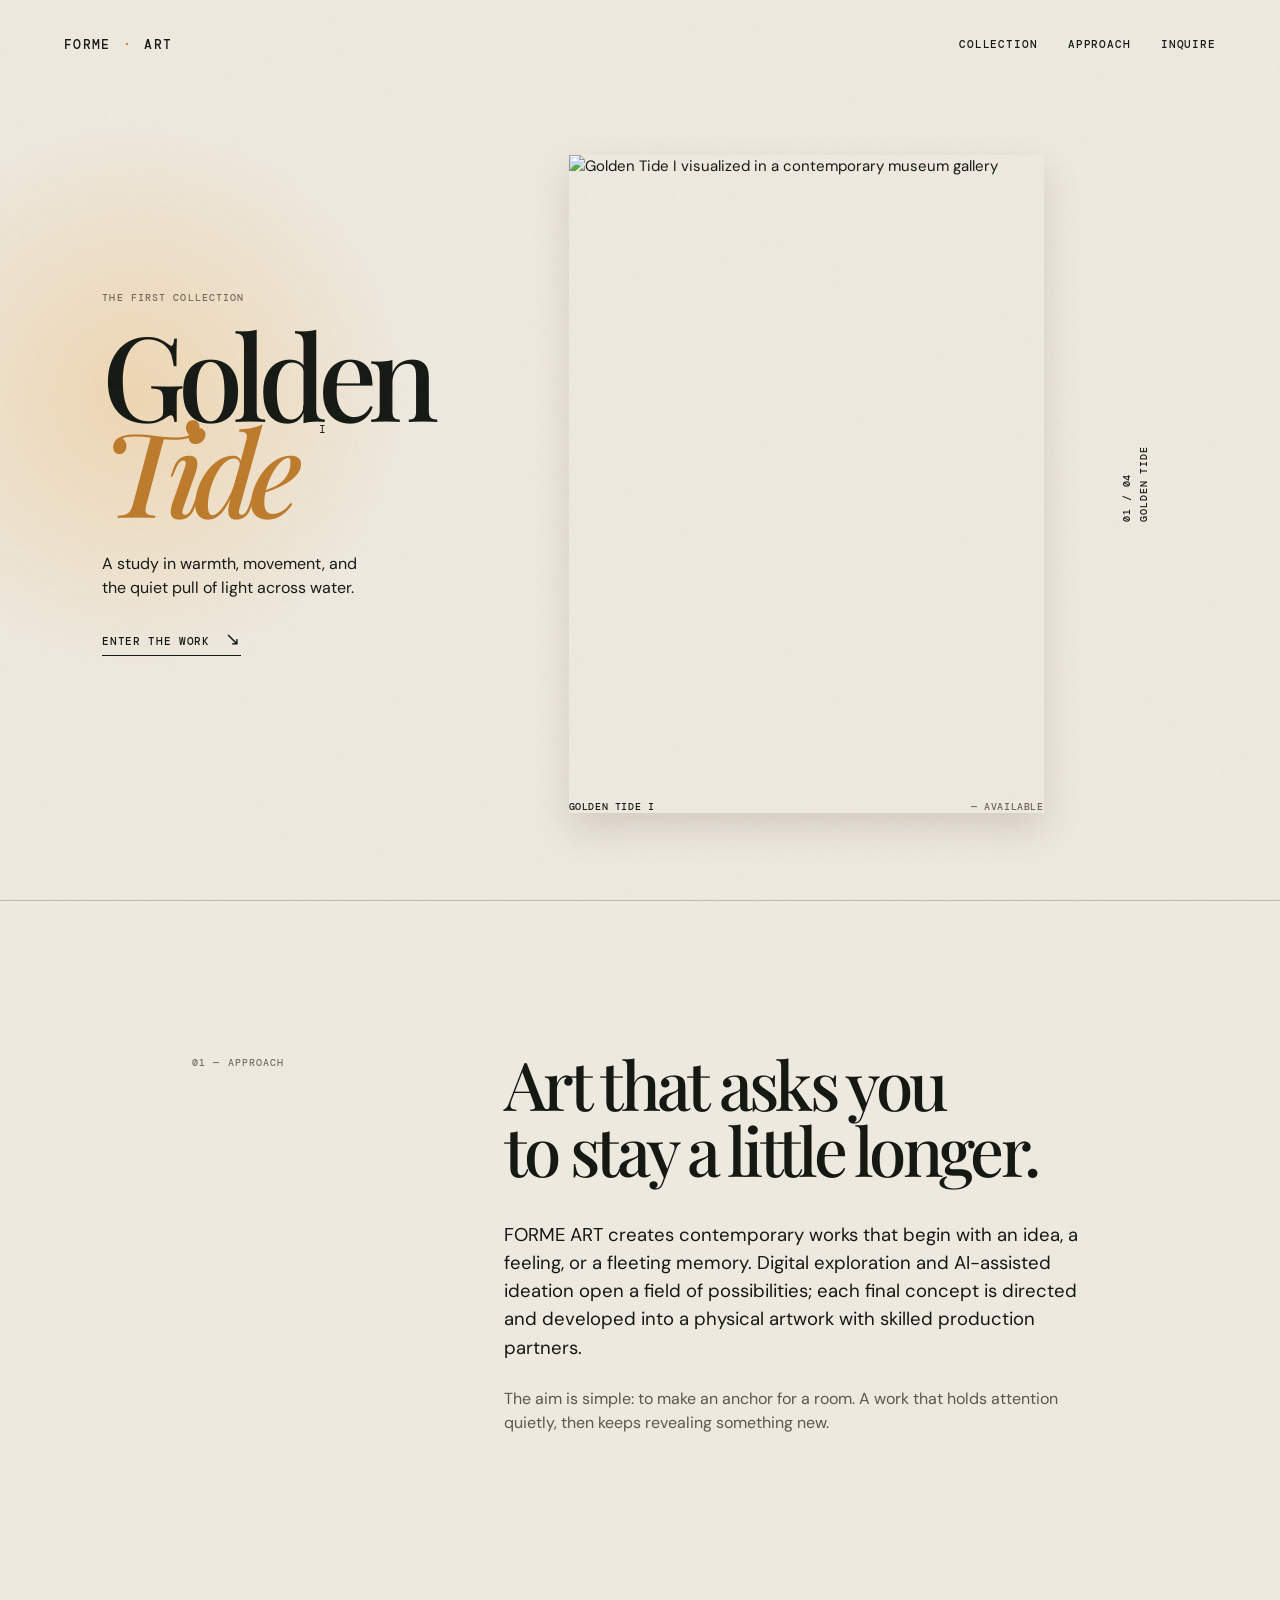
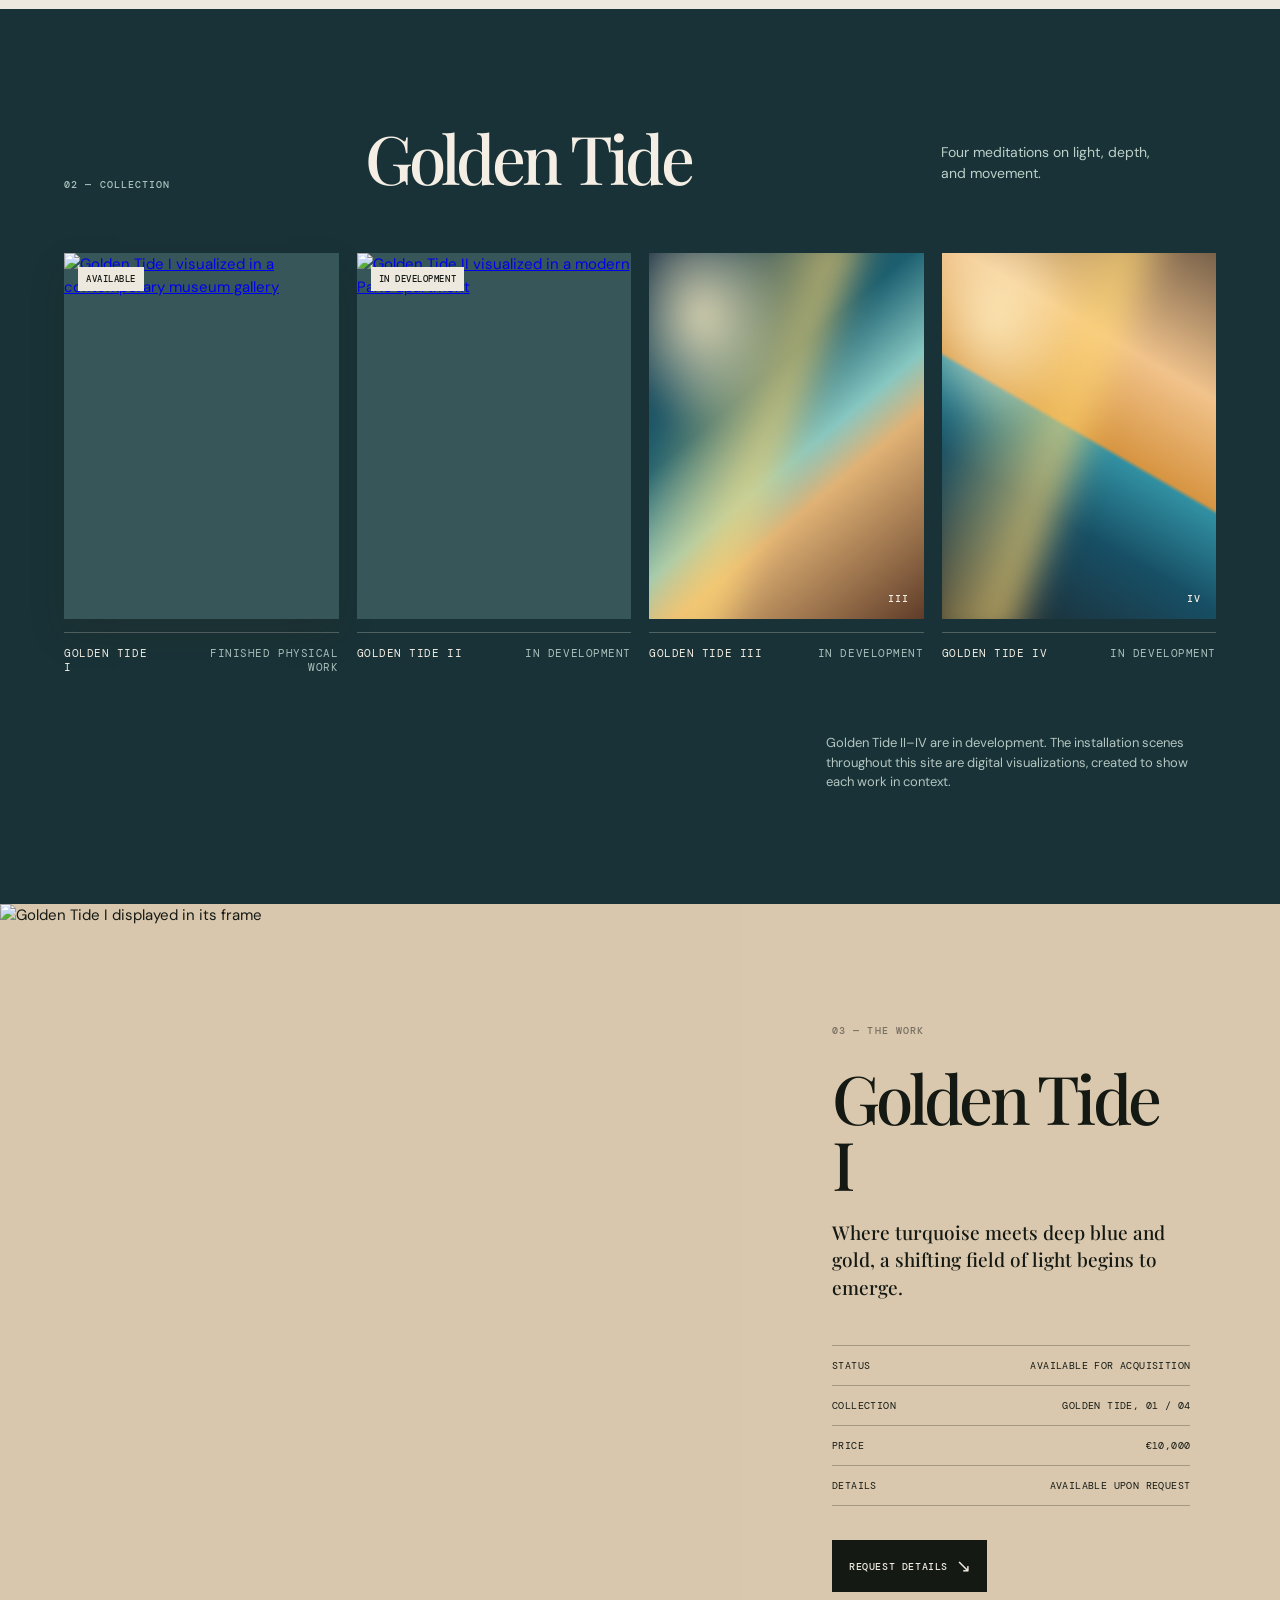
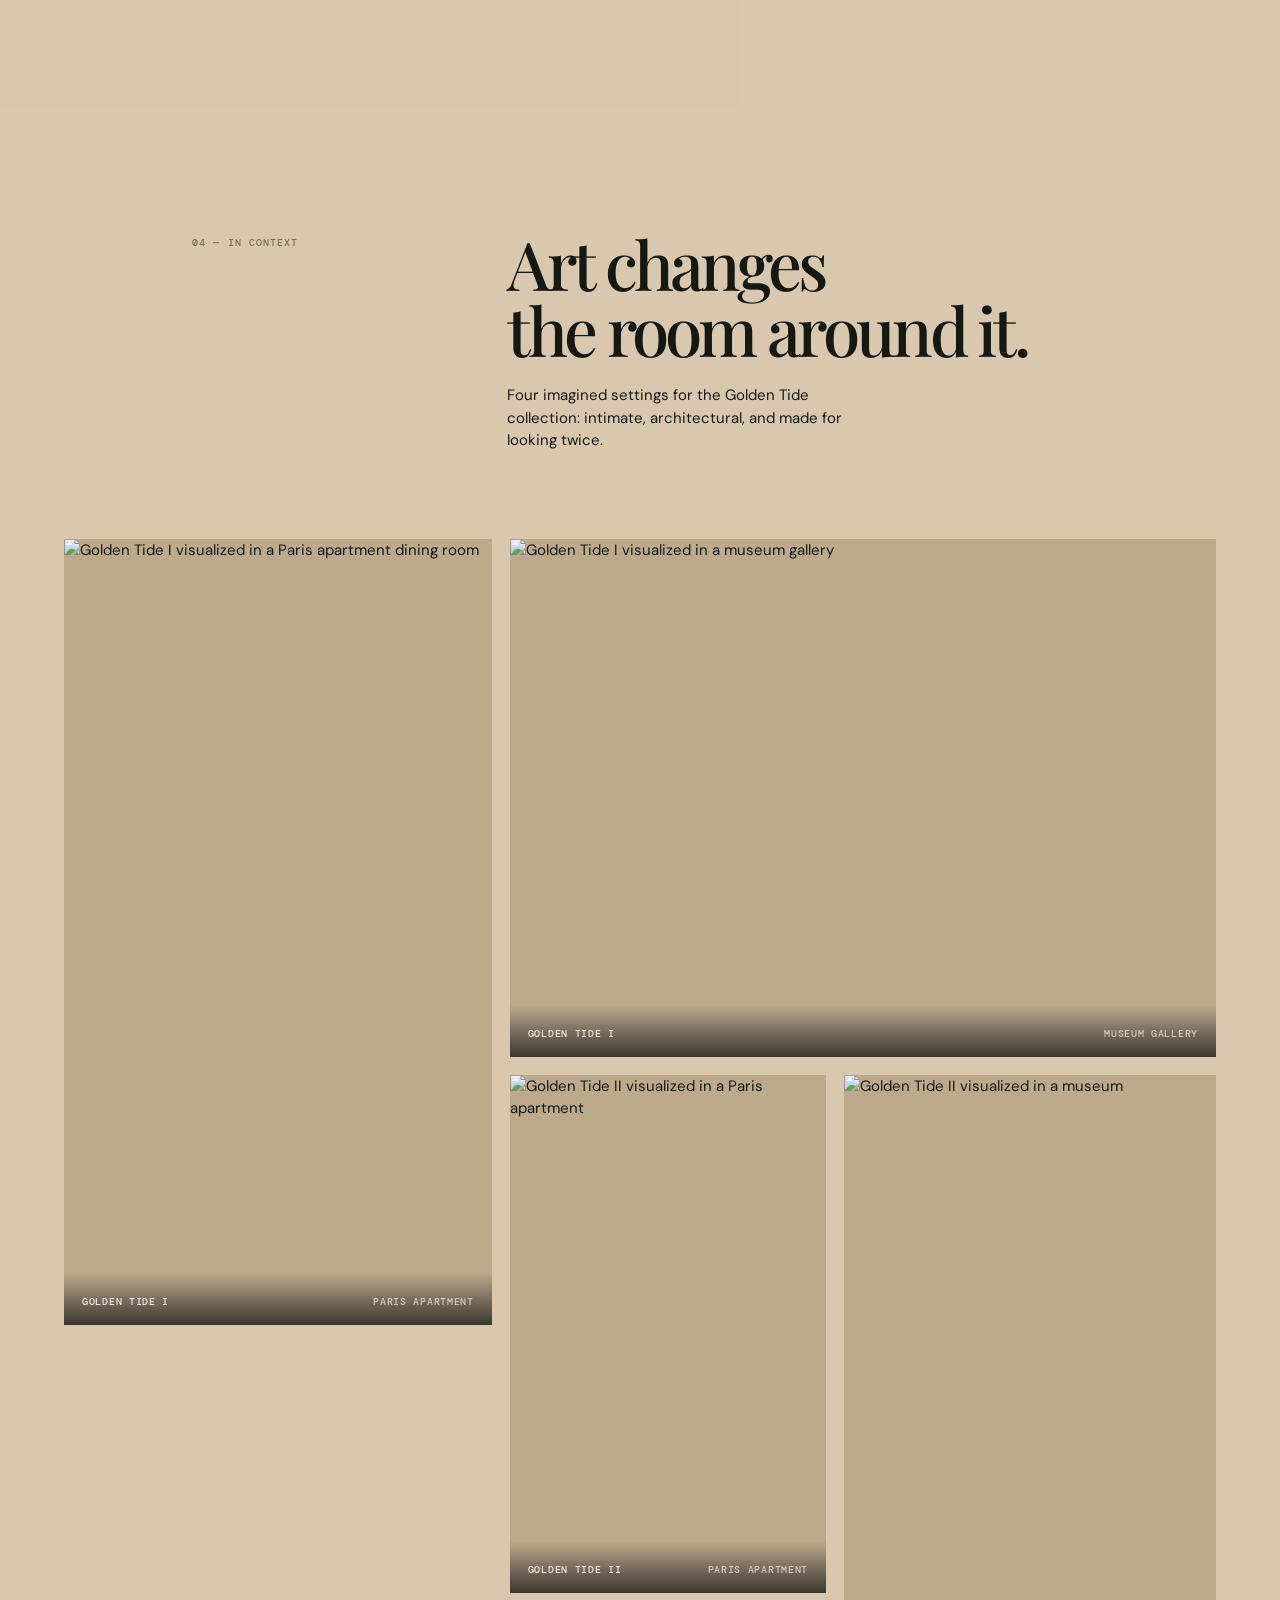
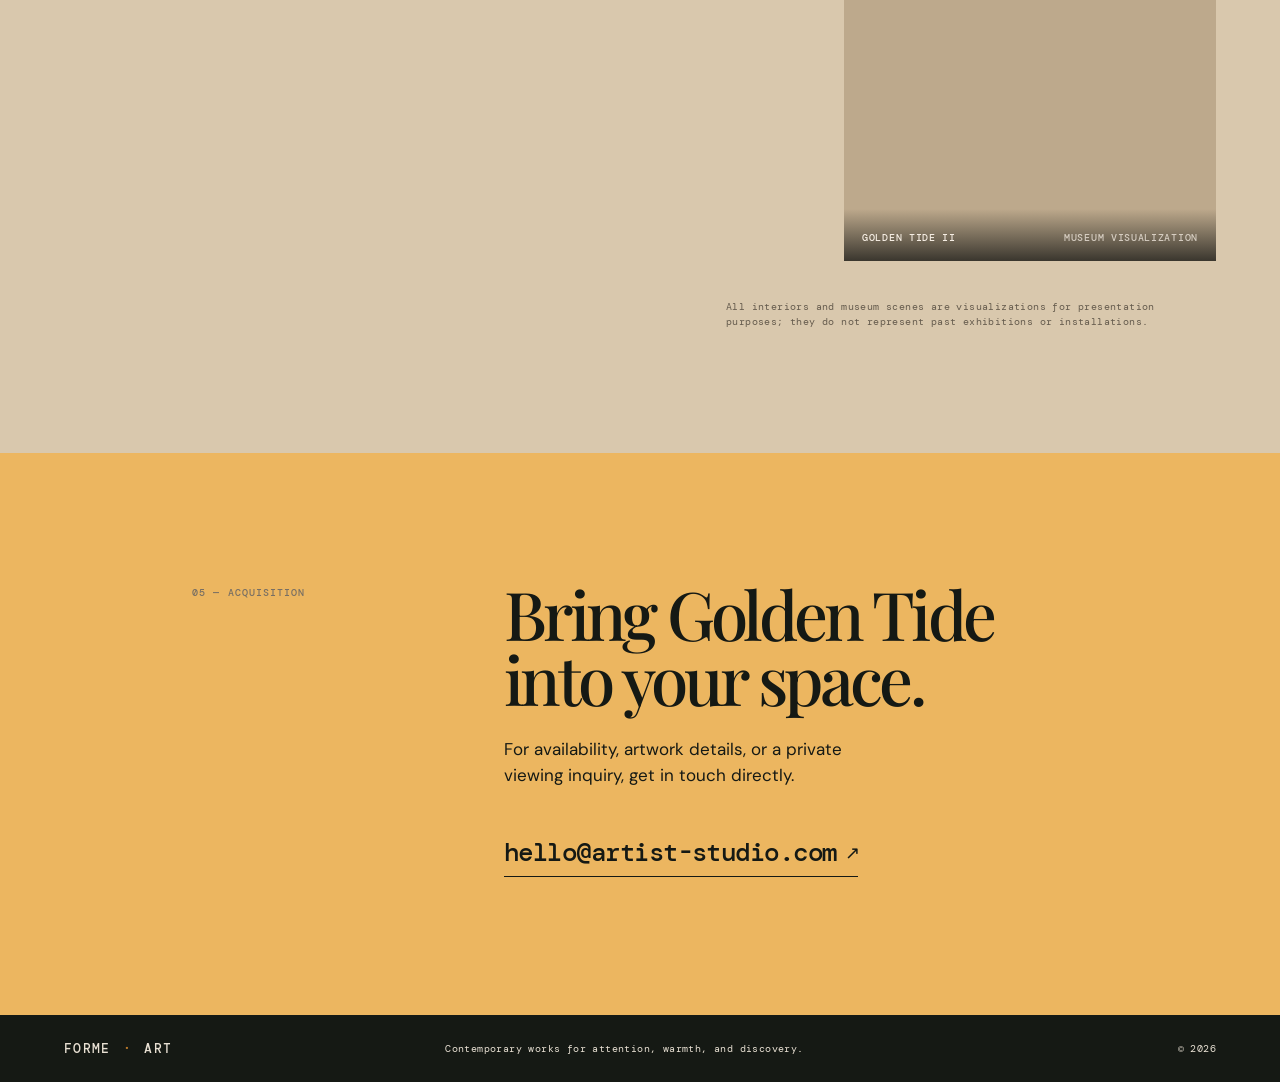
==== index.html @ 28bcd657 "Add files via upload" ====
<!doctype html>
<html lang="en">
  <head>
    <meta charset="UTF-8" />
    <meta name="viewport" content="width=device-width, initial-scale=1.0" />
    <meta name="description" content="FORME ART — contemporary works that invite a second look." />
    <title>FORME ART — Golden Tide I</title>
    <link rel="preconnect" href="https://fonts.googleapis.com" />
    <link rel="preconnect" href="https://fonts.gstatic.com" crossorigin />
    <link href="https://fonts.googleapis.com/css2?family=DM+Mono:wght@400;500&family=DM+Sans:opsz,wght@9..40,400;9..40,500;9..40,600&family=Playfair+Display:ital,wght@0,500;0,600;1,500&display=swap" rel="stylesheet" />
    <link rel="stylesheet" href="styles.css" />
  </head>
  <body>
    <div class="page-noise"></div>
    <header class="site-header">
      <a class="wordmark" href="#top" aria-label="FORME ART home">FORME <span>·</span> ART</a>
      <button class="menu-toggle" aria-expanded="false" aria-controls="site-nav">Menu</button>
      <nav id="site-nav" class="site-nav" aria-label="Main navigation">
        <a href="#work">Collection</a>
        <a href="#about">Approach</a>
        <a href="#inquire">Inquire</a>
      </nav>
    </header>

    <main id="top">
      <section class="hero" aria-labelledby="hero-title">
        <div class="hero-copy reveal">
          <p class="eyebrow">The first collection</p>
          <h1 id="hero-title">Golden<br /><em>Tide</em> <sup>I</sup></h1>
          <p class="hero-intro">A study in warmth, movement, and the quiet pull of light across water.</p>
          <a class="text-link" href="golden-tide-i.html">Enter the work <span>↘</span></a>
        </div>
        <figure class="hero-art reveal art-frame">
          <img src="assets/golden-tide-i-museum-gallery.png" alt="Golden Tide I visualized in a contemporary museum gallery" />
          <figcaption>Golden Tide I <span>— available</span></figcaption>
        </figure>
        <p class="hero-side-note">01 / 04<br />GOLDEN TIDE</p>
      </section>

      <section id="about" class="manifesto section-grid">
        <p class="section-label">01 — Approach</p>
        <div class="manifesto-copy reveal">
          <h2>Art that asks you<br />to stay a little longer.</h2>
          <p>FORME ART creates contemporary works that begin with an idea, a feeling, or a fleeting memory. Digital exploration and AI-assisted ideation open a field of possibilities; each final concept is directed and developed into a physical artwork with skilled production partners.</p>
          <p>The aim is simple: to make an anchor for a room. A work that holds attention quietly, then keeps revealing something new.</p>
        </div>
      </section>

      <section id="work" class="collection">
        <div class="section-heading">
          <p class="section-label">02 — Collection</p>
          <h2>Golden Tide</h2>
          <p>Four meditations on light, depth, and movement.</p>
        </div>
        <div class="works-grid">
          <article class="work-card available reveal">
            <a href="golden-tide-i.html" class="work-image art-frame">
              <img src="assets/golden-tide-i-museum-gallery.png" alt="Golden Tide I visualized in a contemporary museum gallery" loading="lazy" />
              <span class="availability">Available</span>
            </a>
            <div class="work-meta"><h3>Golden Tide I</h3><p>Finished physical work</p></div>
          </article>
          <article class="work-card coming reveal">
            <a href="golden-tide-ii.html" class="work-image">
              <img src="assets/golden-tide-ii-paris-apartment.png" alt="Golden Tide II visualized in a modern Paris apartment" loading="lazy" />
              <span class="availability">In development</span>
            </a>
            <div class="work-meta"><h3>Golden Tide II</h3><p>In development</p></div>
          </article>
          <article class="work-card coming reveal">
            <div class="study study-two" aria-hidden="true"><span>III</span></div>
            <div class="work-meta"><h3>Golden Tide III</h3><p>In development</p></div>
          </article>
          <article class="work-card coming reveal">
            <div class="study study-three" aria-hidden="true"><span>IV</span></div>
            <div class="work-meta"><h3>Golden Tide IV</h3><p>In development</p></div>
          </article>
        </div>
        <p class="collection-note">Golden Tide II–IV are in development. The installation scenes throughout this site are digital visualizations, created to show each work in context.</p>
      </section>

      <section id="golden-tide-i" class="feature-work">
        <div class="feature-image-wrap reveal"><img src="assets/golden-tide-detail-03.jpeg" alt="Golden Tide I displayed in its frame" loading="lazy" /></div>
        <div class="feature-copy reveal">
          <p class="section-label">03 — The work</p>
          <h2>Golden Tide I</h2>
          <p class="feature-statement">Where turquoise meets deep blue and gold, a shifting field of light begins to emerge.</p>
          <dl>
            <div><dt>Status</dt><dd>Available for acquisition</dd></div>
            <div><dt>Collection</dt><dd>Golden Tide, 01 / 04</dd></div>
            <div><dt>Price</dt><dd>€10,000</dd></div>
            <div><dt>Details</dt><dd>Available upon request</dd></div>
          </dl>
          <a class="button" href="#inquire">Request details <span>↘</span></a>
        </div>
      </section>

      <section class="in-context" aria-labelledby="context-title">
        <div class="context-heading">
          <p class="section-label">04 — In context</p>
          <div><h2 id="context-title">Art changes<br />the room around it.</h2><p>Four imagined settings for the Golden Tide collection: intimate, architectural, and made for looking twice.</p></div>
        </div>
        <div class="context-grid">
          <figure class="context-card card-tall reveal"><img src="assets/golden-tide-i-paris-apartment.png" alt="Golden Tide I visualized in a Paris apartment dining room" loading="lazy" /><figcaption>Golden Tide I <span>Paris apartment</span></figcaption></figure>
          <figure class="context-card card-short reveal"><img src="assets/golden-tide-i-museum-gallery.png" alt="Golden Tide I visualized in a museum gallery" loading="lazy" /><figcaption>Golden Tide I <span>Museum gallery</span></figcaption></figure>
          <figure class="context-card card-short reveal"><img src="assets/golden-tide-ii-paris-apartment.png" alt="Golden Tide II visualized in a Paris apartment" loading="lazy" /><figcaption>Golden Tide II <span>Paris apartment</span></figcaption></figure>
          <figure class="context-card card-tall reveal"><img src="assets/golden-tide-ii-museum-installation.png" alt="Golden Tide II visualized in a museum" loading="lazy" /><figcaption>Golden Tide II <span>Museum visualization</span></figcaption></figure>
        </div>
        <p class="visual-note">All interiors and museum scenes are visualizations for presentation purposes; they do not represent past exhibitions or installations.</p>
      </section>

      <section id="inquire" class="inquiry">
        <p class="section-label">05 — Acquisition</p>
        <div class="inquiry-main reveal">
          <h2>Bring Golden Tide<br />into your space.</h2>
          <p>For availability, artwork details, or a private viewing inquiry, get in touch directly.</p>
          <!-- Replace the email address below before publishing. -->
          <a class="inquiry-email" href="mailto:hello@artist-studio.com?subject=Golden%20Tide%20I%20Inquiry">hello@artist-studio.com <span>↗</span></a>
        </div>
      </section>
    </main>

    <footer>
      <a class="wordmark" href="#top">FORME <span>·</span> ART</a>
      <p>Contemporary works for attention, warmth, and discovery.</p>
      <p>© <span id="year"></span></p>
    </footer>
    <script src="script.js"></script>
  </body>
</html>
---- styles.css ----
:root { --ink:#151914; --paper:#eee9df; --sand:#d8c7ad; --aqua:#69b6bc; --gold:#bd7b2b; --line:rgba(21,25,20,.22); }
* { box-sizing:border-box; } html { scroll-behavior:smooth; } body { margin:0; color:var(--ink); background:var(--paper); font-family:"DM Sans",sans-serif; font-size:15px; line-height:1.5; } .page-noise { position:fixed; inset:0; z-index:10; opacity:.04; pointer-events:none; background-image:url("data:image/svg+xml,%3Csvg viewBox='0 0 180 180' xmlns='http://www.w3.org/2000/svg'%3E%3Cfilter id='n'%3E%3CfeTurbulence type='fractalNoise' baseFrequency='.9' numOctaves='4' stitchTiles='stitch'/%3E%3C/filter%3E%3Crect width='100%25' height='100%25' filter='url(%23n)' opacity='.7'/%3E%3C/svg%3E"); }
.site-header { height:88px; padding:0 clamp(24px,5vw,78px); display:flex; align-items:center; justify-content:space-between; position:absolute; top:0; width:100%; z-index:2; } .wordmark { font:500 13px/1 "DM Mono",monospace; letter-spacing:.1em; text-decoration:none; color:inherit; } .wordmark span { color:var(--gold); margin:0 3px; } .site-nav { display:flex; gap:30px; } .site-nav a,.menu-toggle { color:inherit; text-decoration:none; font:500 11px "DM Mono",monospace; letter-spacing:.08em; text-transform:uppercase; background:none; border:0; cursor:pointer; } .site-nav a:hover { color:var(--gold); } .menu-toggle { display:none; }
.hero { min-height:100vh; padding:130px clamp(24px,8vw,130px) 62px; display:grid; grid-template-columns:1fr minmax(300px,475px) 70px; gap:clamp(25px,5vw,80px); align-items:center; position:relative; overflow:hidden; } .hero:before { content:""; width:45vw; height:45vw; max-width:690px; max-height:690px; border-radius:50%; position:absolute; left:-12vw; top:12%; background:radial-gradient(circle,rgba(239,178,91,.34),transparent 67%); filter:blur(4px); } .hero-copy { position:relative; z-index:1; padding-bottom:25px; } .eyebrow,.section-label { font:500 10px/1.3 "DM Mono",monospace; text-transform:uppercase; letter-spacing:.11em; } .eyebrow { margin:0 0 22px; color:#756b5d; } h1,h2,h3,p { margin-top:0; } h1 { font:500 clamp(68px,9.2vw,142px)/.81 "Playfair Display",serif; letter-spacing:-.075em; margin:0 0 35px; } h1 em { color:var(--gold); } h1 sup { font:400 11px "DM Mono",monospace; letter-spacing:0; vertical-align:top; margin-left:6px; } .hero-intro { max-width:270px; margin-bottom:27px; font-size:16px; line-height:1.5; } .text-link { color:inherit; font:500 11px "DM Mono",monospace; letter-spacing:.06em; text-decoration:none; text-transform:uppercase; border-bottom:1px solid var(--ink); padding-bottom:7px; } .text-link span,.button span,.inquiry-email span { font-size:18px; padding-left:8px; } .hero-art { margin:0; position:relative; z-index:1; } .art-frame { box-shadow:0 16px 35px rgba(56,38,14,.14); } .hero-art img { display:block; width:100%; aspect-ratio:3/4; object-fit:cover; } .hero-art figcaption { padding-top:11px; display:flex; justify-content:space-between; text-transform:uppercase; font:500 10px "DM Mono",monospace; letter-spacing:.06em; } .hero-art figcaption span { color:#6d6459; } .hero-side-note { font:500 10px/1.7 "DM Mono",monospace; letter-spacing:.09em; writing-mode:vertical-rl; transform:rotate(180deg); align-self:center; }
.section-grid { display:grid; grid-template-columns:minmax(140px,1fr) 2fr; gap:20px; padding:150px clamp(24px,15vw,240px) 158px; border-top:1px solid var(--line); } .section-label { margin:5px 0 0; color:#786f63; } .manifesto-copy { max-width:695px; } h2 { font:500 clamp(40px,5.25vw,75px)/.98 "Playfair Display",serif; letter-spacing:-.055em; margin-bottom:38px; } .manifesto-copy p { max-width:574px; font-size:clamp(17px,1.45vw,21px); line-height:1.52; } .manifesto-copy p + p { margin-top:25px; color:#57584f; font-size:16px; }
.collection { padding:116px clamp(24px,5vw,78px) 112px; background:#183237; color:#f4eee4; } .section-heading { display:grid; grid-template-columns:1fr 2fr 1fr; align-items:end; gap:25px; margin-bottom:62px; } .section-heading .section-label { color:#aac1bd; } .section-heading h2 { margin:0; } .section-heading > p:last-child { margin:0 0 7px; font-size:14px; color:#bdd0c9; max-width:210px; } .works-grid { display:grid; grid-template-columns:repeat(4,1fr); gap:18px; } .work-card { min-width:0; } .work-image,.study { position:relative; display:block; aspect-ratio:3/4; overflow:hidden; background:#36565a; } .work-image img { width:100%; height:100%; object-fit:cover; display:block; transition:transform .7s ease; } .work-image:hover img { transform:scale(1.04); } .availability { position:absolute; top:14px; left:14px; padding:6px 8px; background:var(--paper); color:var(--ink); font:500 9px "DM Mono",monospace; text-transform:uppercase; letter-spacing:.06em; } .study { isolation:isolate; background:linear-gradient(145deg,#46888c 0%,#71b6b5 40%,#c79d55 41%,#d18c32 60%,#143d4c 100%); } .study:after { content:""; position:absolute; inset:-5%; z-index:-1; background:radial-gradient(ellipse at 22% 20%,rgba(255,239,194,.85),transparent 25%),linear-gradient(110deg,transparent 20%,rgba(255,215,114,.65) 47%,transparent 56%); filter:blur(13px); } .study-two { background:linear-gradient(140deg,#132c42,#1c5f70 37%,#87c7c1 55%,#e0b275 65%,#5f3c29); } .study-three { background:linear-gradient(30deg,#1e252a,#174f65 32%,#3190a2 50%,#d79542 51%,#f1c38c 72%,#78614a); } .study span { position:absolute; bottom:14px; right:15px; font:500 10px "DM Mono",monospace; letter-spacing:.08em; } .work-meta { display:flex; justify-content:space-between; gap:12px; padding-top:13px; border-top:1px solid rgba(244,238,228,.25); margin-top:13px; } .work-meta h3,.work-meta p { font:400 11px "DM Mono",monospace; letter-spacing:.05em; margin:0; text-transform:uppercase; } .work-meta p { color:#a9c0bc; text-align:right; } .collection-note { margin:59px 0 0 auto; max-width:390px; color:#b5c6c1; font-size:13px; }
.feature-work { display:grid; grid-template-columns:1.16fr .84fr; min-height:720px; } .feature-image-wrap { background:#d8c7ad; min-height:650px; overflow:hidden; } .feature-image-wrap img { display:block; width:100%; height:100%; object-fit:cover; } .feature-copy { padding:clamp(62px,9vw,140px) clamp(28px,7vw,115px); background:#d9c8ad; } .feature-copy h2 { margin:28px 0 22px; } .feature-statement { font:500 19px/1.45 "Playfair Display",serif; max-width:355px; } dl { border-top:1px solid rgba(21,25,20,.27); margin:44px 0 34px; } dl div { display:flex; justify-content:space-between; gap:18px; border-bottom:1px solid rgba(21,25,20,.27); padding:13px 0; } dt,dd { margin:0; font:400 10px "DM Mono",monospace; letter-spacing:.04em; text-transform:uppercase; } dd { text-align:right; } .button { display:inline-flex; align-items:center; background:var(--ink); color:var(--paper); text-decoration:none; padding:14px 15px 14px 17px; font:500 10px "DM Mono",monospace; text-transform:uppercase; letter-spacing:.06em; transition:background .2s; } .button:hover { background:#345a5b; }
.in-context { padding:124px clamp(24px,5vw,78px); background:#d9c8ad; } .context-heading { display:grid; grid-template-columns:1fr 2fr; gap:25px; margin:0 clamp(0px,10vw,155px) 72px; } .context-heading h2 { margin-bottom:21px; } .context-heading div > p { max-width:360px; font-size:15px; } .context-grid { display:grid; grid-template-columns:1.15fr .85fr 1fr; grid-auto-rows:250px; gap:18px; } .context-card { margin:0; overflow:hidden; position:relative; background:#bda98c; } .context-card img { width:100%; height:100%; object-fit:cover; display:block; transition:transform .8s ease; } .context-card:hover img { transform:scale(1.025); } .context-card figcaption { position:absolute; bottom:0; left:0; right:0; padding:22px 18px 17px; color:#f5ede3; background:linear-gradient(transparent,rgba(12,14,13,.74)); font:500 10px "DM Mono",monospace; letter-spacing:.07em; text-transform:uppercase; display:flex; justify-content:space-between; gap:12px; } .context-card figcaption span { opacity:.75; text-align:right; } .card-tall { grid-row:span 3; } .card-short { grid-row:span 2; } .context-grid .context-card:nth-child(2) { grid-column:2 / 4; } .context-grid .context-card:nth-child(3) { grid-column:2; } .context-grid .context-card:nth-child(4) { grid-column:3; } .visual-note { max-width:490px; margin:38px 0 0 auto; font:400 10px/1.5 "DM Mono",monospace; letter-spacing:.04em; color:#655b4d; }
.inquiry { background:#ecb660; padding:128px clamp(24px,15vw,240px) 138px; display:grid; grid-template-columns:minmax(150px,1fr) 2fr; gap:20px; } .inquiry h2 { margin-bottom:25px; } .inquiry-main > p { font-size:17px; max-width:400px; } .inquiry-email { margin-top:31px; display:inline-flex; align-items:center; color:inherit; text-decoration:none; font:500 clamp(17px,2vw,26px) "DM Mono",monospace; letter-spacing:-.06em; border-bottom:1px solid var(--ink); padding-bottom:7px; } footer { display:grid; grid-template-columns:1fr 2fr auto; gap:30px; align-items:center; padding:27px clamp(24px,5vw,78px); background:#151914; color:#e8e0d3; } footer p { margin:0; font:400 10px "DM Mono",monospace; letter-spacing:.04em; } footer p:last-child { text-align:right; }
.reveal { opacity:0; transform:translateY(18px); transition:opacity .75s ease,transform .75s ease; } .reveal.is-visible { opacity:1; transform:none; }
@media (max-width:780px) { .site-header { height:68px; padding:0 20px; position:absolute; } .menu-toggle { display:block; } .site-nav { position:absolute; right:20px; top:55px; padding:14px; display:none; flex-direction:column; gap:13px; background:var(--paper); border:1px solid var(--line); } .site-nav.open { display:flex; } .hero { min-height:auto; padding:115px 24px 52px; display:flex; flex-direction:column; align-items:stretch; gap:30px; } .hero-copy { padding:0; } h1 { font-size:clamp(72px,21vw,120px); margin-bottom:25px; } .hero-art { width:min(100%,470px); align-self:center; } .hero-side-note { display:none; } .section-grid,.inquiry { grid-template-columns:1fr; padding:84px 24px; gap:29px; } .section-grid h2,.inquiry h2 { font-size:clamp(43px,12.4vw,64px); } .collection { padding:81px 24px; } .section-heading { display:block; margin-bottom:38px; } .section-heading h2 { margin:25px 0 14px; } .works-grid { grid-template-columns:1fr 1fr; gap:28px 12px; } .work-meta { display:block; } .work-meta p { text-align:left; margin-top:5px; } .collection-note { margin:40px 0 0; } .feature-work { grid-template-columns:1fr; } .feature-image-wrap { min-height:470px; } .feature-copy { padding:68px 24px 77px; } .in-context { padding:82px 24px; } .context-heading { display:block; margin:0 0 38px; } .context-heading h2 { margin:25px 0 18px; } .context-grid { grid-template-columns:1fr 1fr; grid-auto-rows:220px; gap:12px; } .context-grid .context-card,.context-grid .context-card:nth-child(n) { grid-column:auto; grid-row:span 2; } .context-card figcaption { padding:19px 13px 12px; display:block; line-height:1.5; } .context-card figcaption span { display:block; text-align:left; } .visual-note { margin-top:25px; } footer { grid-template-columns:1fr; padding:30px 24px; gap:16px; } footer p:last-child { text-align:left; } }
@media (prefers-reduced-motion:reduce) { html { scroll-behavior:auto; } .reveal { opacity:1; transform:none; transition:none; } }
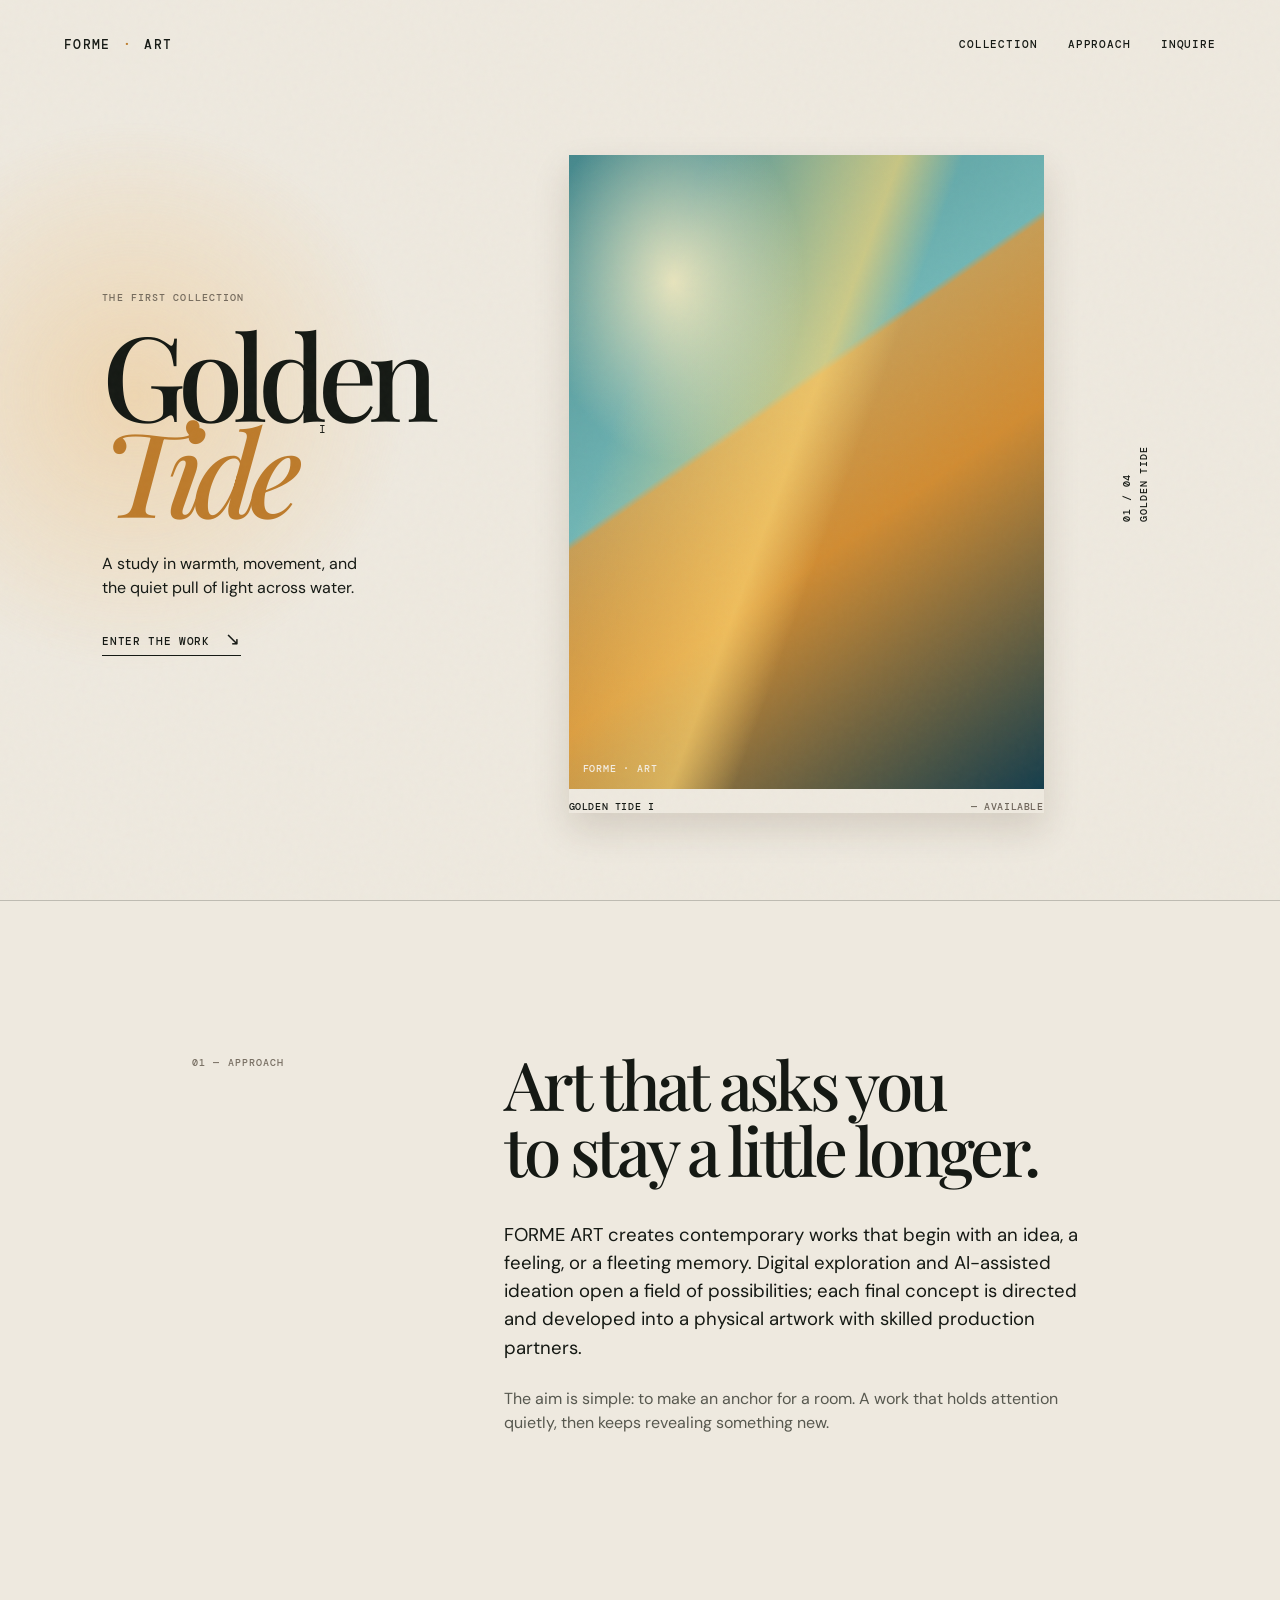
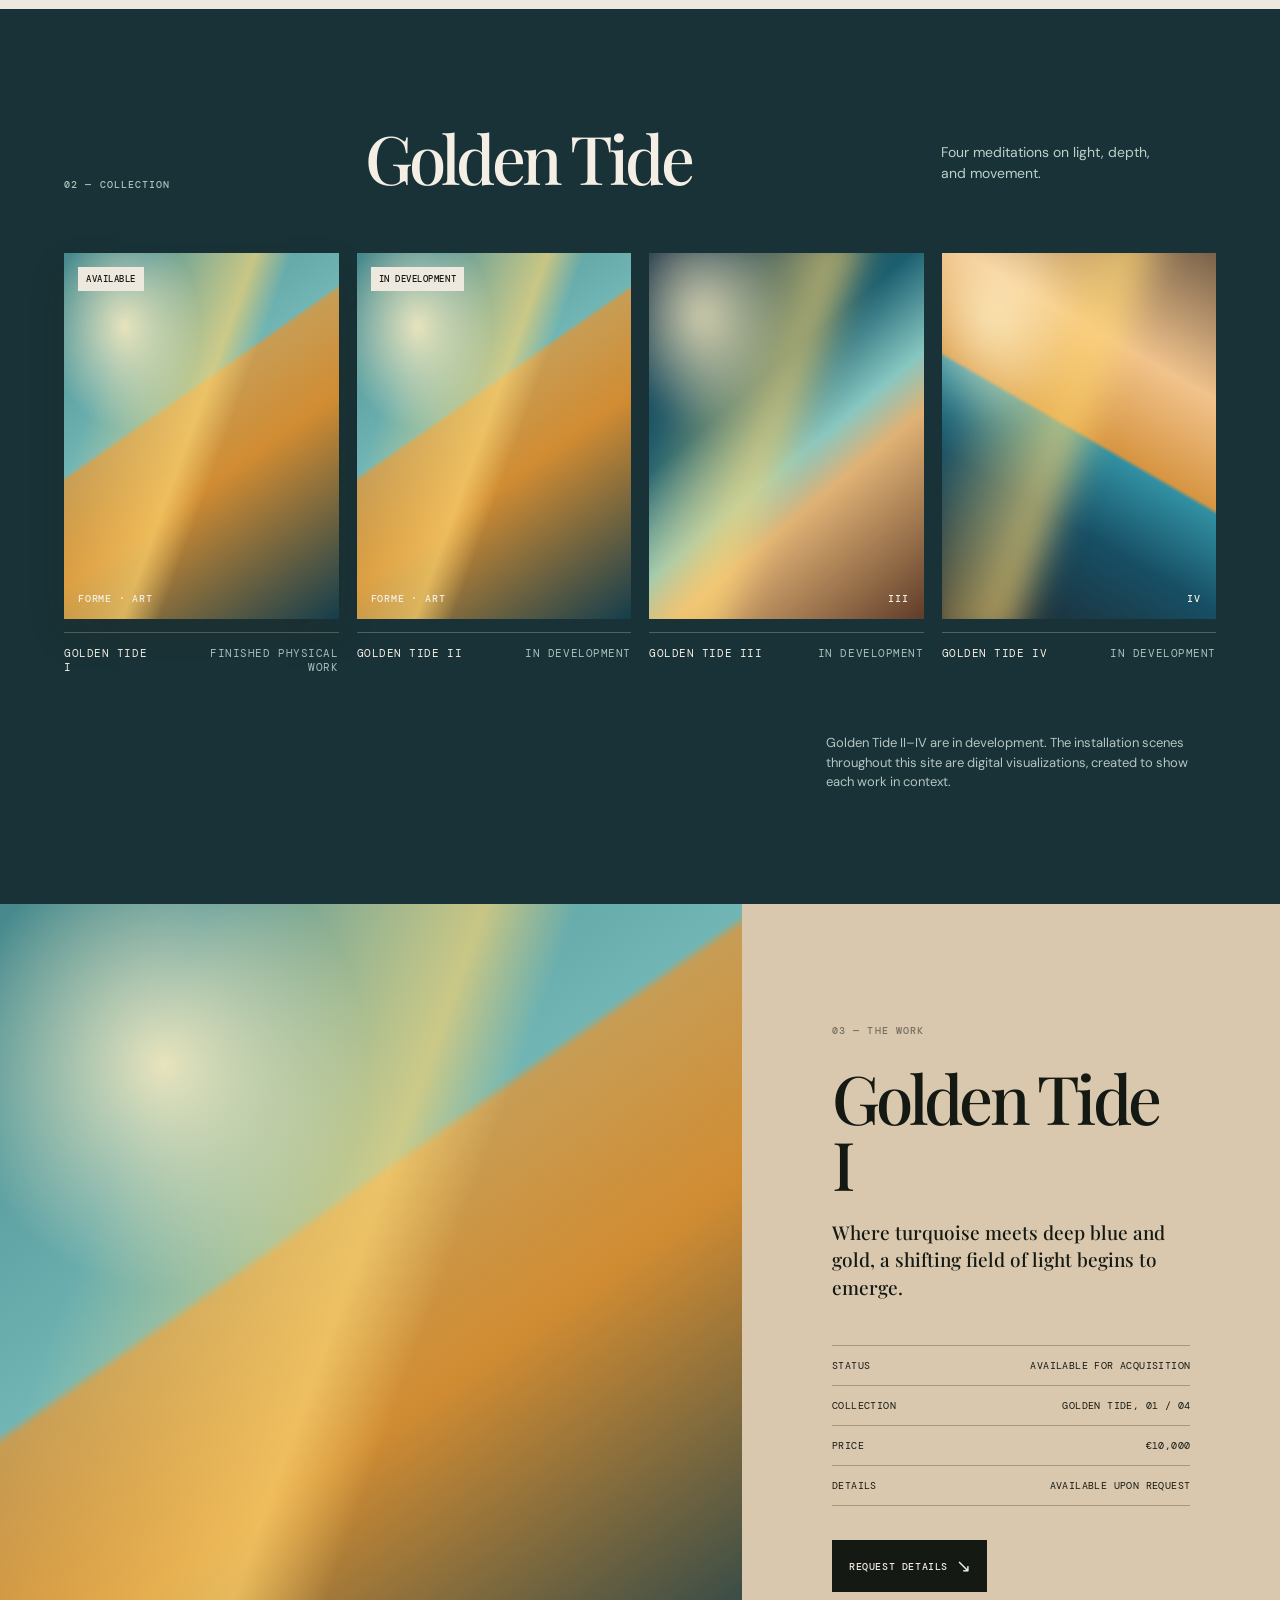
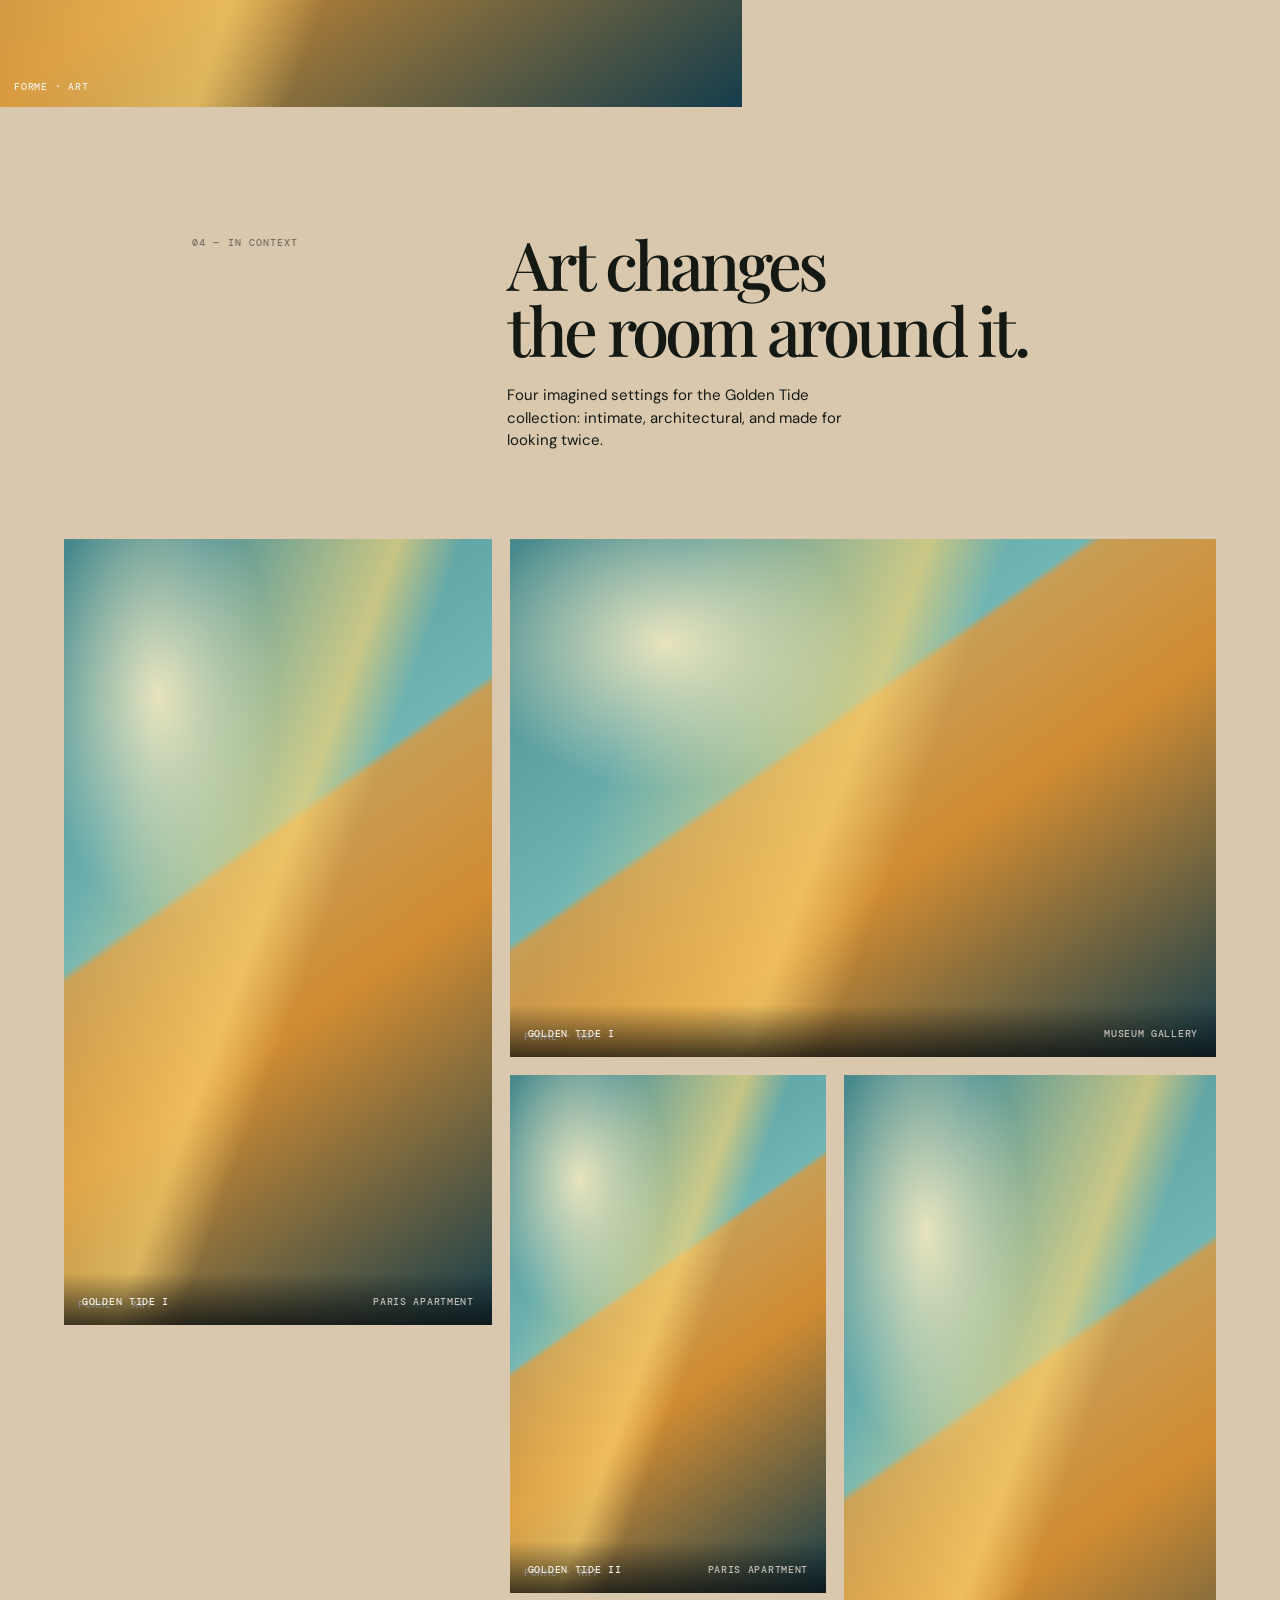
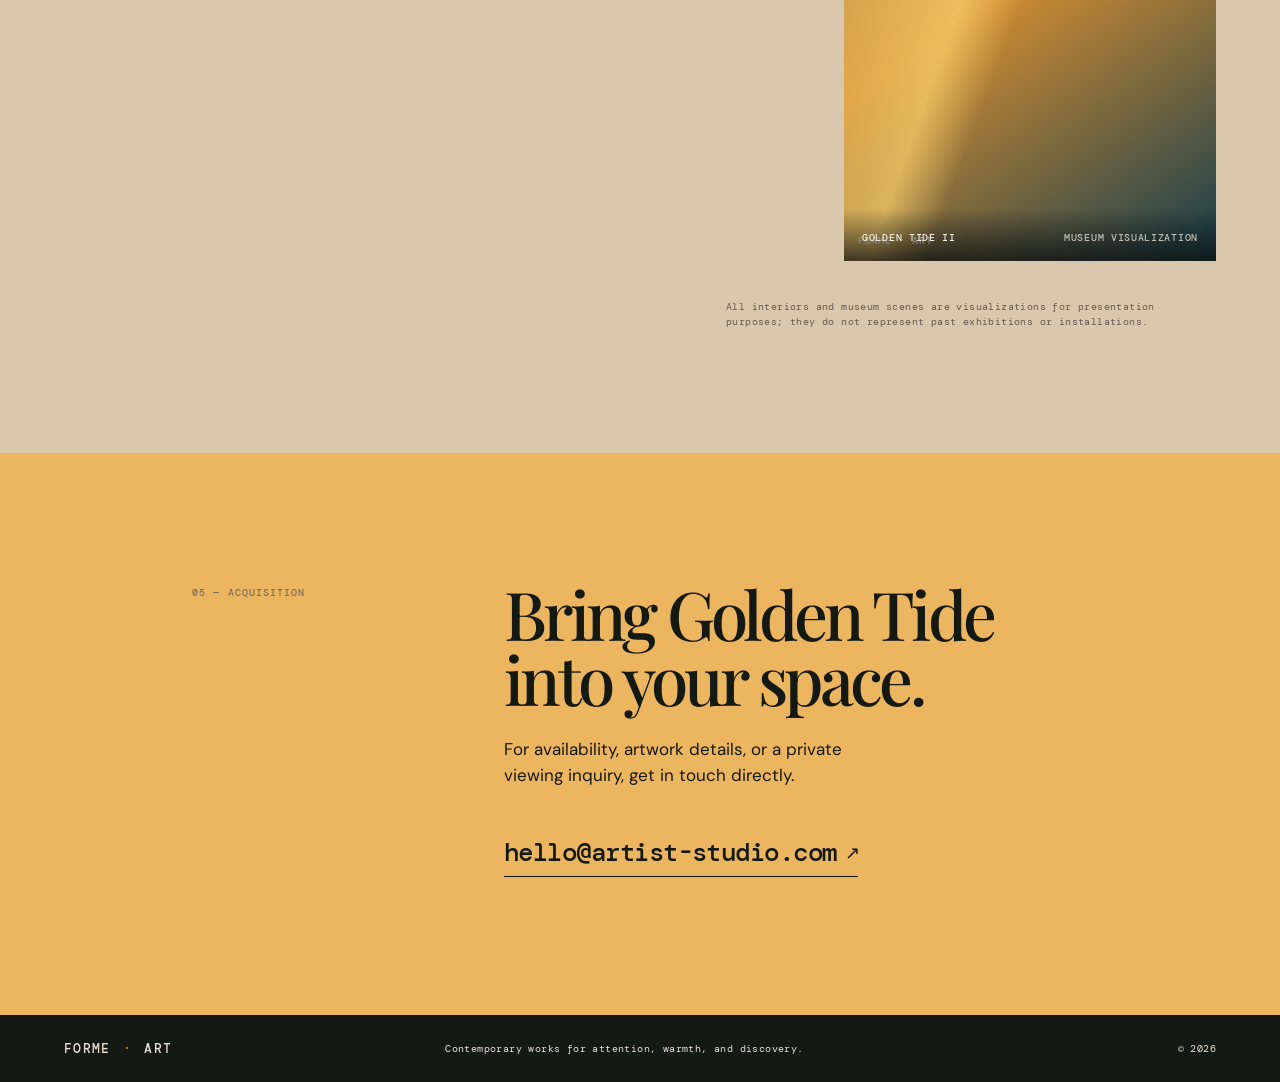
==== commit 5339ceb2: "Maak site publiceerbaar: assets-map, placeholders, hostingbestanden en TransIP-handleiding - Voeg as" ====
--- a/index.html
+++ b/index.html
@@ -8,6 +8,10 @@
     <link rel="preconnect" href="https://fonts.googleapis.com" />
     <link rel="preconnect" href="https://fonts.gstatic.com" crossorigin />
     <link href="https://fonts.googleapis.com/css2?family=DM+Mono:wght@400;500&family=DM+Sans:opsz,wght@9..40,400;9..40,500;9..40,600&family=Playfair+Display:ital,wght@0,500;0,600;1,500&display=swap" rel="stylesheet" />
+    <link rel="icon" href="data:image/svg+xml,%3Csvg xmlns=%27http://www.w3.org/2000/svg%27 viewBox=%270 0 64 64%27%3E%3Crect width=%2764%27 height=%2764%27 fill=%27%23151914%27/%3E%3Ccircle cx=%2732%27 cy=%2732%27 r=%2714%27 fill=%27%23bd7b2b%27/%3E%3C/svg%3E" />
+    <meta property="og:type" content="website" />
+    <meta property="og:title" content="FORME ART — Golden Tide I" />
+    <meta property="og:description" content="FORME ART — contemporary works that invite a second look." />
     <link rel="stylesheet" href="styles.css" />
   </head>
   <body>
--- a/styles.css
+++ b/styles.css
@@ -10,3 +10,5 @@
 .reveal { opacity:0; transform:translateY(18px); transition:opacity .75s ease,transform .75s ease; } .reveal.is-visible { opacity:1; transform:none; }
 @media (max-width:780px) { .site-header { height:68px; padding:0 20px; position:absolute; } .menu-toggle { display:block; } .site-nav { position:absolute; right:20px; top:55px; padding:14px; display:none; flex-direction:column; gap:13px; background:var(--paper); border:1px solid var(--line); } .site-nav.open { display:flex; } .hero { min-height:auto; padding:115px 24px 52px; display:flex; flex-direction:column; align-items:stretch; gap:30px; } .hero-copy { padding:0; } h1 { font-size:clamp(72px,21vw,120px); margin-bottom:25px; } .hero-art { width:min(100%,470px); align-self:center; } .hero-side-note { display:none; } .section-grid,.inquiry { grid-template-columns:1fr; padding:84px 24px; gap:29px; } .section-grid h2,.inquiry h2 { font-size:clamp(43px,12.4vw,64px); } .collection { padding:81px 24px; } .section-heading { display:block; margin-bottom:38px; } .section-heading h2 { margin:25px 0 14px; } .works-grid { grid-template-columns:1fr 1fr; gap:28px 12px; } .work-meta { display:block; } .work-meta p { text-align:left; margin-top:5px; } .collection-note { margin:40px 0 0; } .feature-work { grid-template-columns:1fr; } .feature-image-wrap { min-height:470px; } .feature-copy { padding:68px 24px 77px; } .in-context { padding:82px 24px; } .context-heading { display:block; margin:0 0 38px; } .context-heading h2 { margin:25px 0 18px; } .context-grid { grid-template-columns:1fr 1fr; grid-auto-rows:220px; gap:12px; } .context-grid .context-card,.context-grid .context-card:nth-child(n) { grid-column:auto; grid-row:span 2; } .context-card figcaption { padding:19px 13px 12px; display:block; line-height:1.5; } .context-card figcaption span { display:block; text-align:left; } .visual-note { margin-top:25px; } footer { grid-template-columns:1fr; padding:30px 24px; gap:16px; } footer p:last-child { text-align:left; } }
 @media (prefers-reduced-motion:reduce) { html { scroll-behavior:auto; } .reveal { opacity:1; transform:none; transition:none; } }
+/* Placeholder voor afbeeldingen die (nog) ontbreken in assets/ — zie assets/README.md. */
+img.img-missing { position:relative; display:block; visibility:hidden; overflow:hidden; } img.img-missing:before,img.img-missing:after { visibility:visible; } img.img-missing:before { content:""; position:absolute; inset:0; background:radial-gradient(ellipse at 22% 20%,rgba(255,239,194,.85),transparent 25%),linear-gradient(110deg,transparent 20%,rgba(255,215,114,.65) 47%,transparent 56%),linear-gradient(145deg,#46888c 0%,#71b6b5 40%,#c79d55 41%,#d18c32 60%,#143d4c 100%); } img.img-missing:after { content:"FORME · ART"; position:absolute; left:14px; bottom:14px; color:#f4eee4; font:500 10px "DM Mono",monospace; letter-spacing:.08em; } .primary-work img.img-missing { aspect-ratio:3/4; }
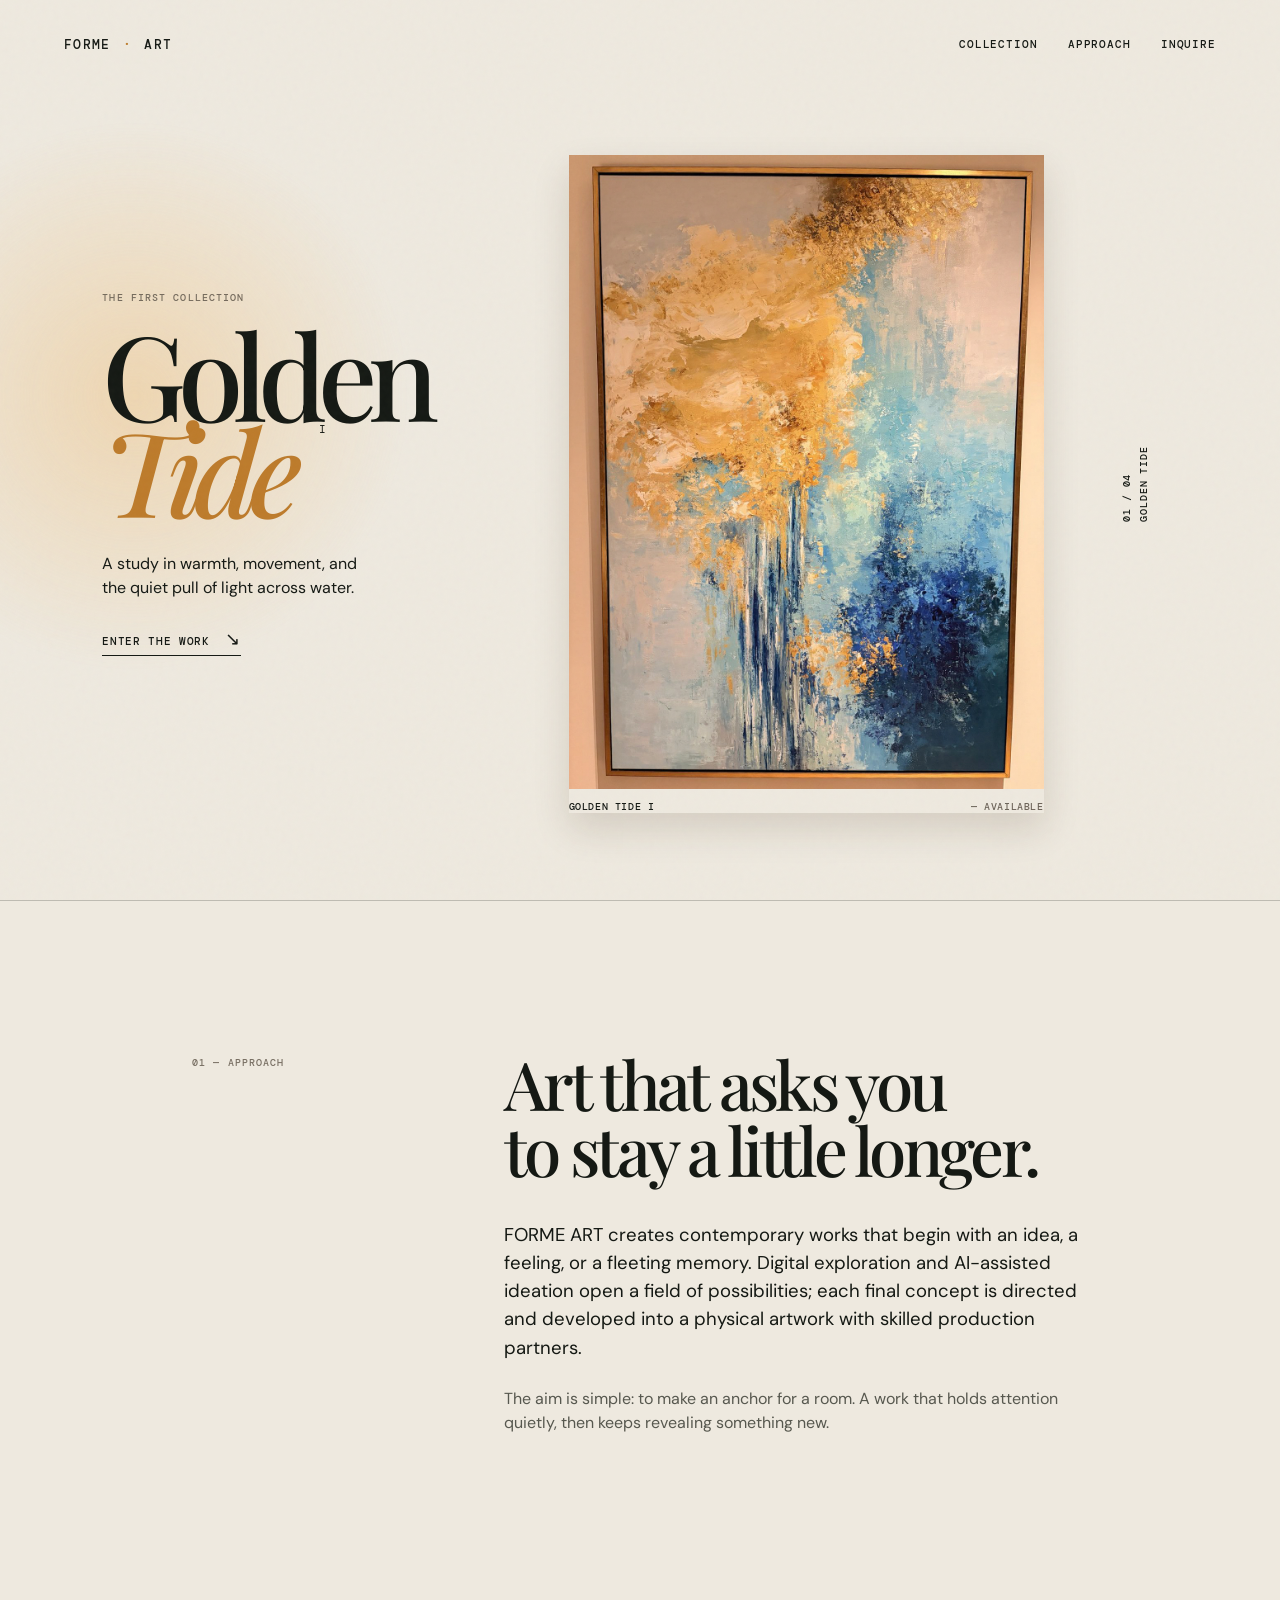
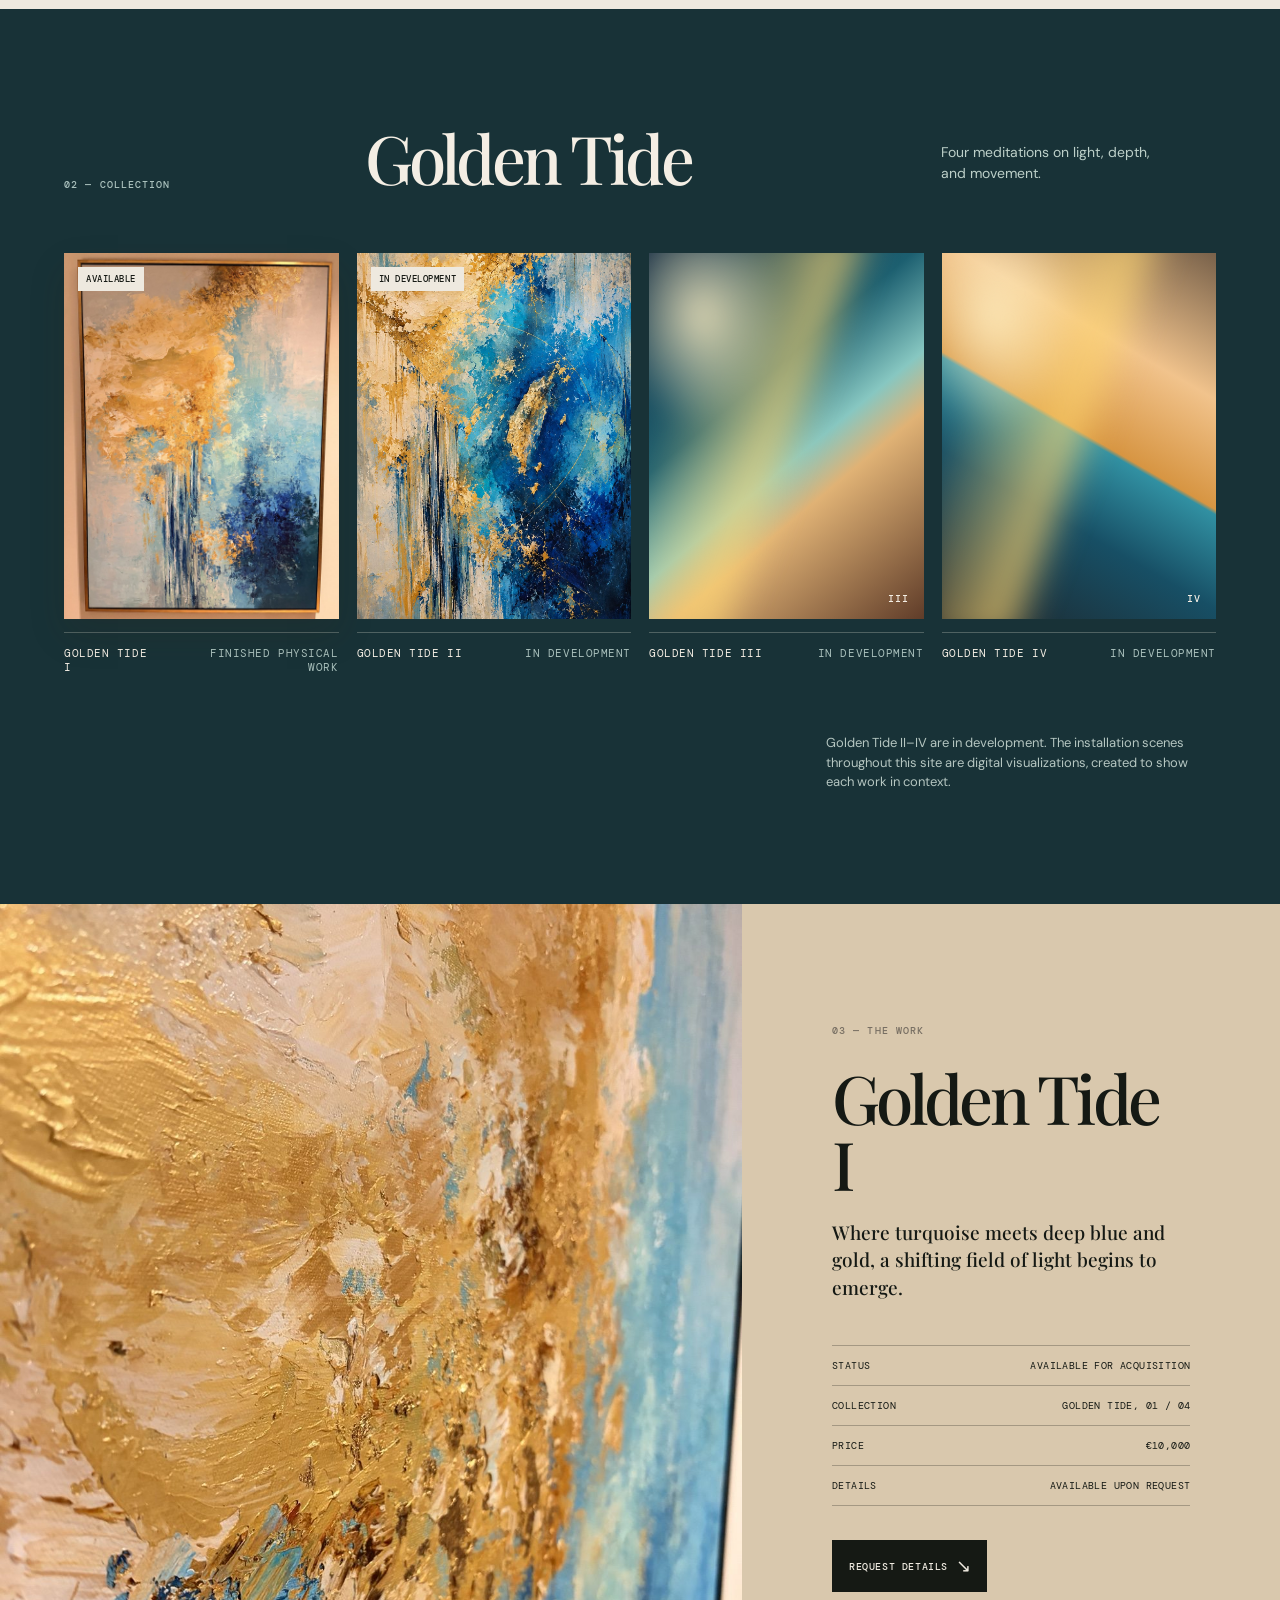
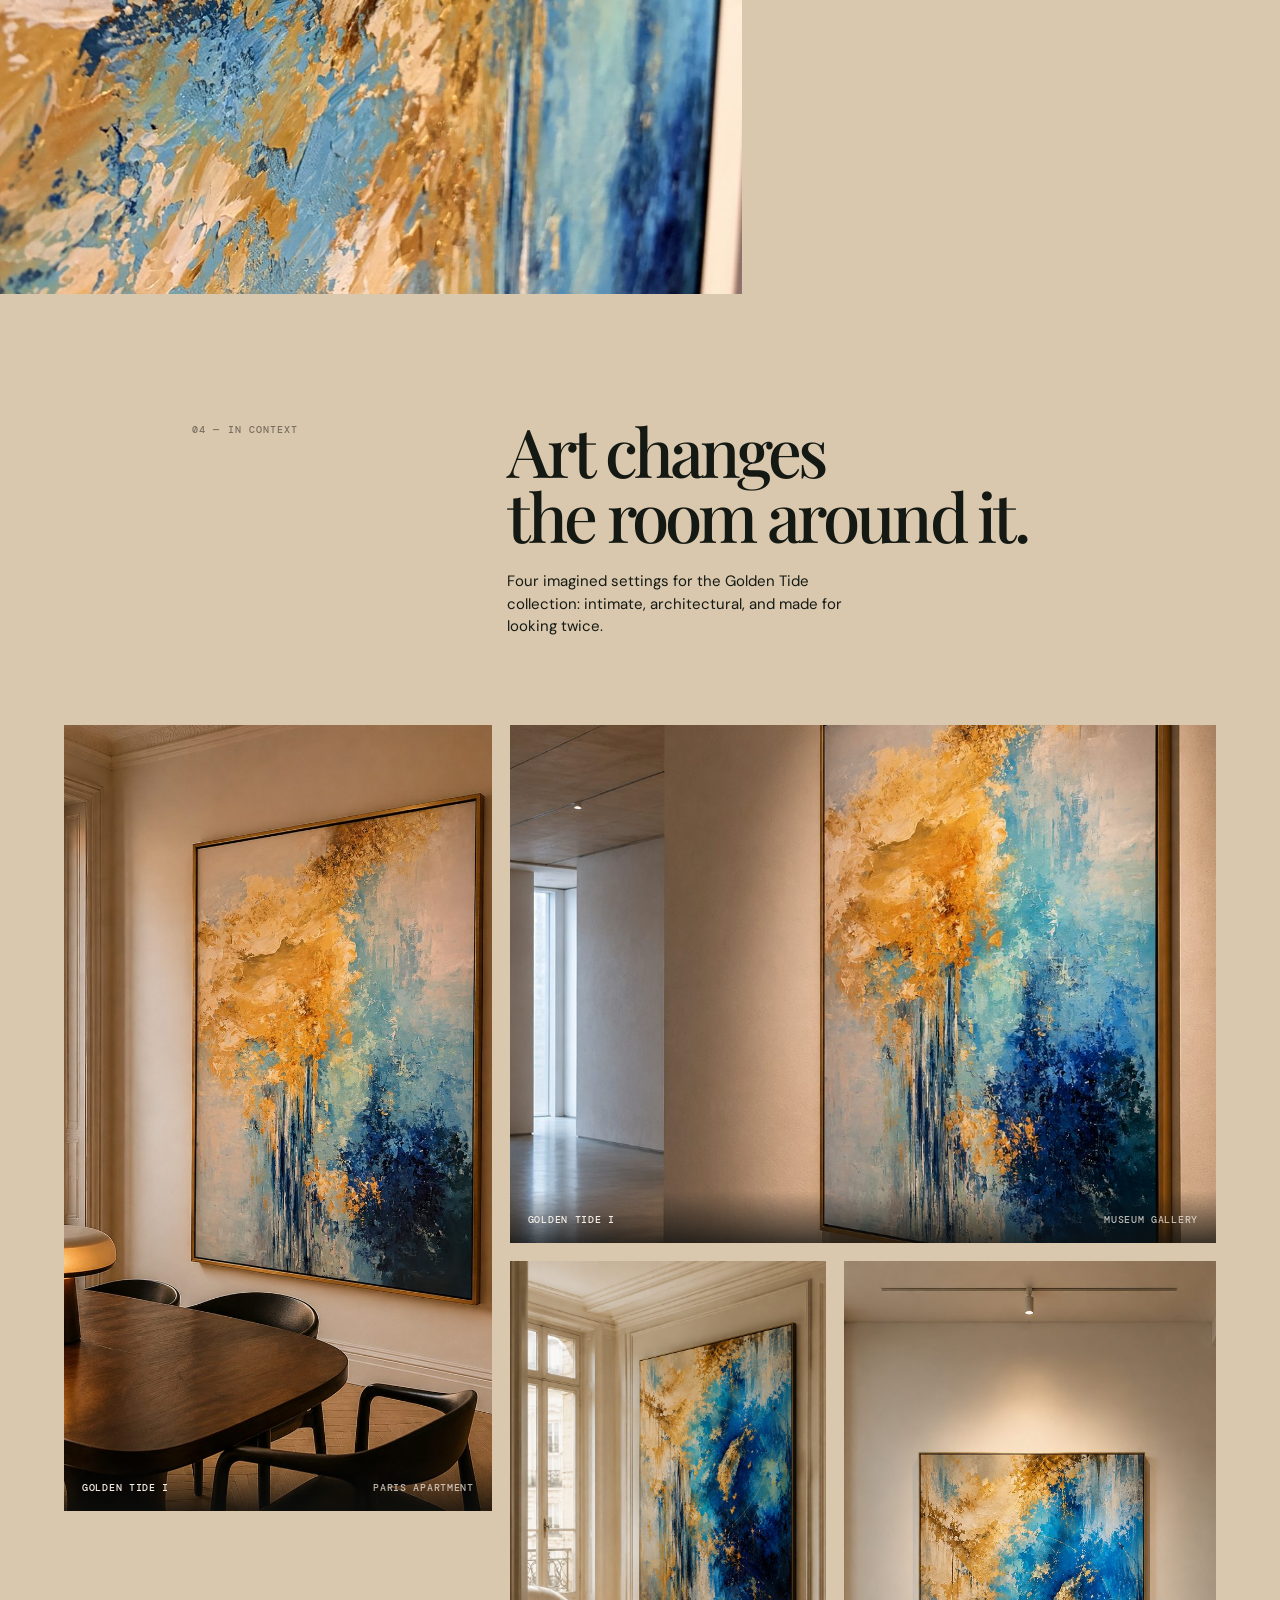
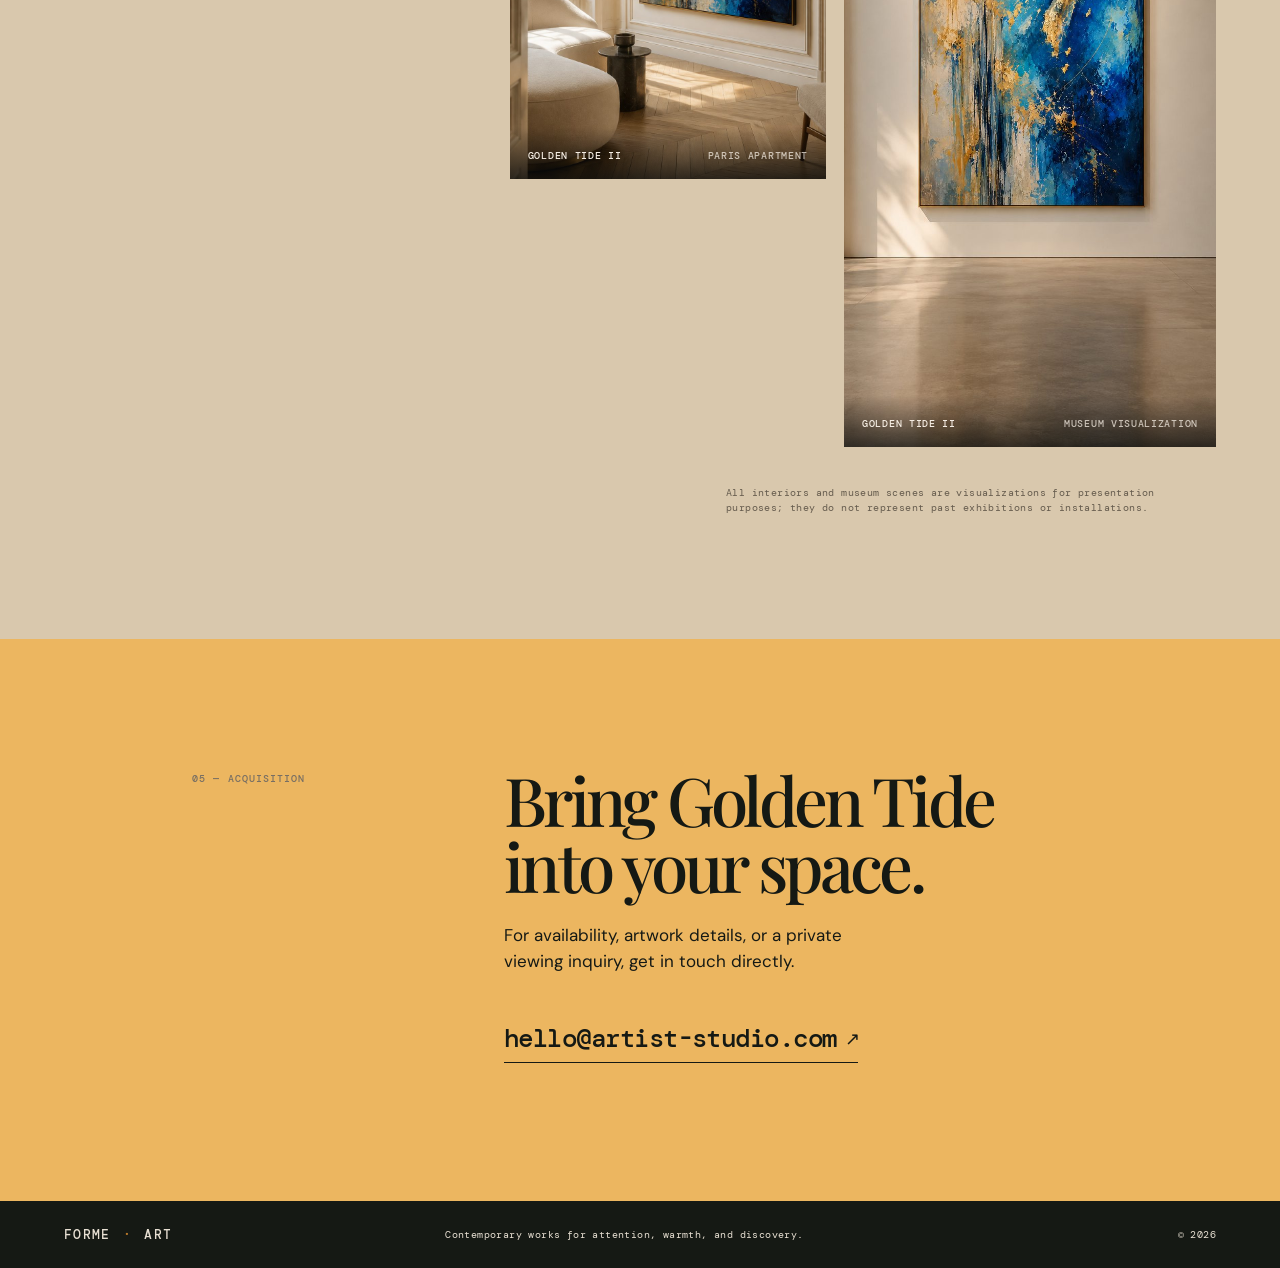
==== commit aac6a1fb: "Verwerk foto's en domein www.artpiece.nl - Verplaats de geüploade foto's naar assets/ als geoptimali" ====
--- a/index.html
+++ b/index.html
@@ -12,6 +12,10 @@
     <meta property="og:type" content="website" />
     <meta property="og:title" content="FORME ART — Golden Tide I" />
     <meta property="og:description" content="FORME ART — contemporary works that invite a second look." />
+    <meta property="og:url" content="https://www.artpiece.nl/" />
+    <meta property="og:image" content="https://www.artpiece.nl/assets/og-image.jpg" />
+    <meta name="twitter:card" content="summary_large_image" />
+    <link rel="canonical" href="https://www.artpiece.nl/" />
     <link rel="stylesheet" href="styles.css" />
   </head>
   <body>
@@ -35,7 +39,7 @@
           <a class="text-link" href="golden-tide-i.html">Enter the work <span>↘</span></a>
         </div>
         <figure class="hero-art reveal art-frame">
-          <img src="assets/golden-tide-i-museum-gallery.png" alt="Golden Tide I visualized in a contemporary museum gallery" />
+          <img src="assets/golden-tide-i.jpg" alt="Golden Tide I — abstract painting in gold, turquoise and deep blue, framed" fetchpriority="high" />
           <figcaption>Golden Tide I <span>— available</span></figcaption>
         </figure>
         <p class="hero-side-note">01 / 04<br />GOLDEN TIDE</p>
@@ -59,14 +63,14 @@
         <div class="works-grid">
           <article class="work-card available reveal">
             <a href="golden-tide-i.html" class="work-image art-frame">
-              <img src="assets/golden-tide-i-museum-gallery.png" alt="Golden Tide I visualized in a contemporary museum gallery" loading="lazy" />
+              <img src="assets/golden-tide-i.jpg" alt="Golden Tide I — the finished work" loading="lazy" />
               <span class="availability">Available</span>
             </a>
             <div class="work-meta"><h3>Golden Tide I</h3><p>Finished physical work</p></div>
           </article>
           <article class="work-card coming reveal">
             <a href="golden-tide-ii.html" class="work-image">
-              <img src="assets/golden-tide-ii-paris-apartment.png" alt="Golden Tide II visualized in a modern Paris apartment" loading="lazy" />
+              <img src="assets/golden-tide-ii-design.jpg" alt="Golden Tide II — concept design in ivory, turquoise, deep blue and gold" loading="lazy" />
               <span class="availability">In development</span>
             </a>
             <div class="work-meta"><h3>Golden Tide II</h3><p>In development</p></div>
@@ -84,7 +88,7 @@
       </section>
 
       <section id="golden-tide-i" class="feature-work">
-        <div class="feature-image-wrap reveal"><img src="assets/golden-tide-detail-03.jpeg" alt="Golden Tide I displayed in its frame" loading="lazy" /></div>
+        <div class="feature-image-wrap reveal"><img src="assets/golden-tide-i-detail.jpg" alt="Golden Tide I — detail of the gold and turquoise surface" loading="lazy" /></div>
         <div class="feature-copy reveal">
           <p class="section-label">03 — The work</p>
           <h2>Golden Tide I</h2>
@@ -105,10 +109,10 @@
           <div><h2 id="context-title">Art changes<br />the room around it.</h2><p>Four imagined settings for the Golden Tide collection: intimate, architectural, and made for looking twice.</p></div>
         </div>
         <div class="context-grid">
-          <figure class="context-card card-tall reveal"><img src="assets/golden-tide-i-paris-apartment.png" alt="Golden Tide I visualized in a Paris apartment dining room" loading="lazy" /><figcaption>Golden Tide I <span>Paris apartment</span></figcaption></figure>
-          <figure class="context-card card-short reveal"><img src="assets/golden-tide-i-museum-gallery.png" alt="Golden Tide I visualized in a museum gallery" loading="lazy" /><figcaption>Golden Tide I <span>Museum gallery</span></figcaption></figure>
-          <figure class="context-card card-short reveal"><img src="assets/golden-tide-ii-paris-apartment.png" alt="Golden Tide II visualized in a Paris apartment" loading="lazy" /><figcaption>Golden Tide II <span>Paris apartment</span></figcaption></figure>
-          <figure class="context-card card-tall reveal"><img src="assets/golden-tide-ii-museum-installation.png" alt="Golden Tide II visualized in a museum" loading="lazy" /><figcaption>Golden Tide II <span>Museum visualization</span></figcaption></figure>
+          <figure class="context-card card-tall reveal"><img src="assets/golden-tide-i-paris-apartment.jpg" alt="Golden Tide I visualized in a Paris apartment dining room" loading="lazy" /><figcaption>Golden Tide I <span>Paris apartment</span></figcaption></figure>
+          <figure class="context-card card-short reveal"><img src="assets/golden-tide-i-museum-gallery.jpg" alt="Golden Tide I visualized in a museum gallery" loading="lazy" /><figcaption>Golden Tide I <span>Museum gallery</span></figcaption></figure>
+          <figure class="context-card card-short reveal"><img src="assets/golden-tide-ii-paris-apartment.jpg" alt="Golden Tide II visualized in a Paris apartment" loading="lazy" /><figcaption>Golden Tide II <span>Paris apartment</span></figcaption></figure>
+          <figure class="context-card card-tall reveal"><img src="assets/golden-tide-ii-museum-installation.jpg" alt="Golden Tide II visualized in a museum" loading="lazy" /><figcaption>Golden Tide II <span>Museum visualization</span></figcaption></figure>
         </div>
         <p class="visual-note">All interiors and museum scenes are visualizations for presentation purposes; they do not represent past exhibitions or installations.</p>
       </section>
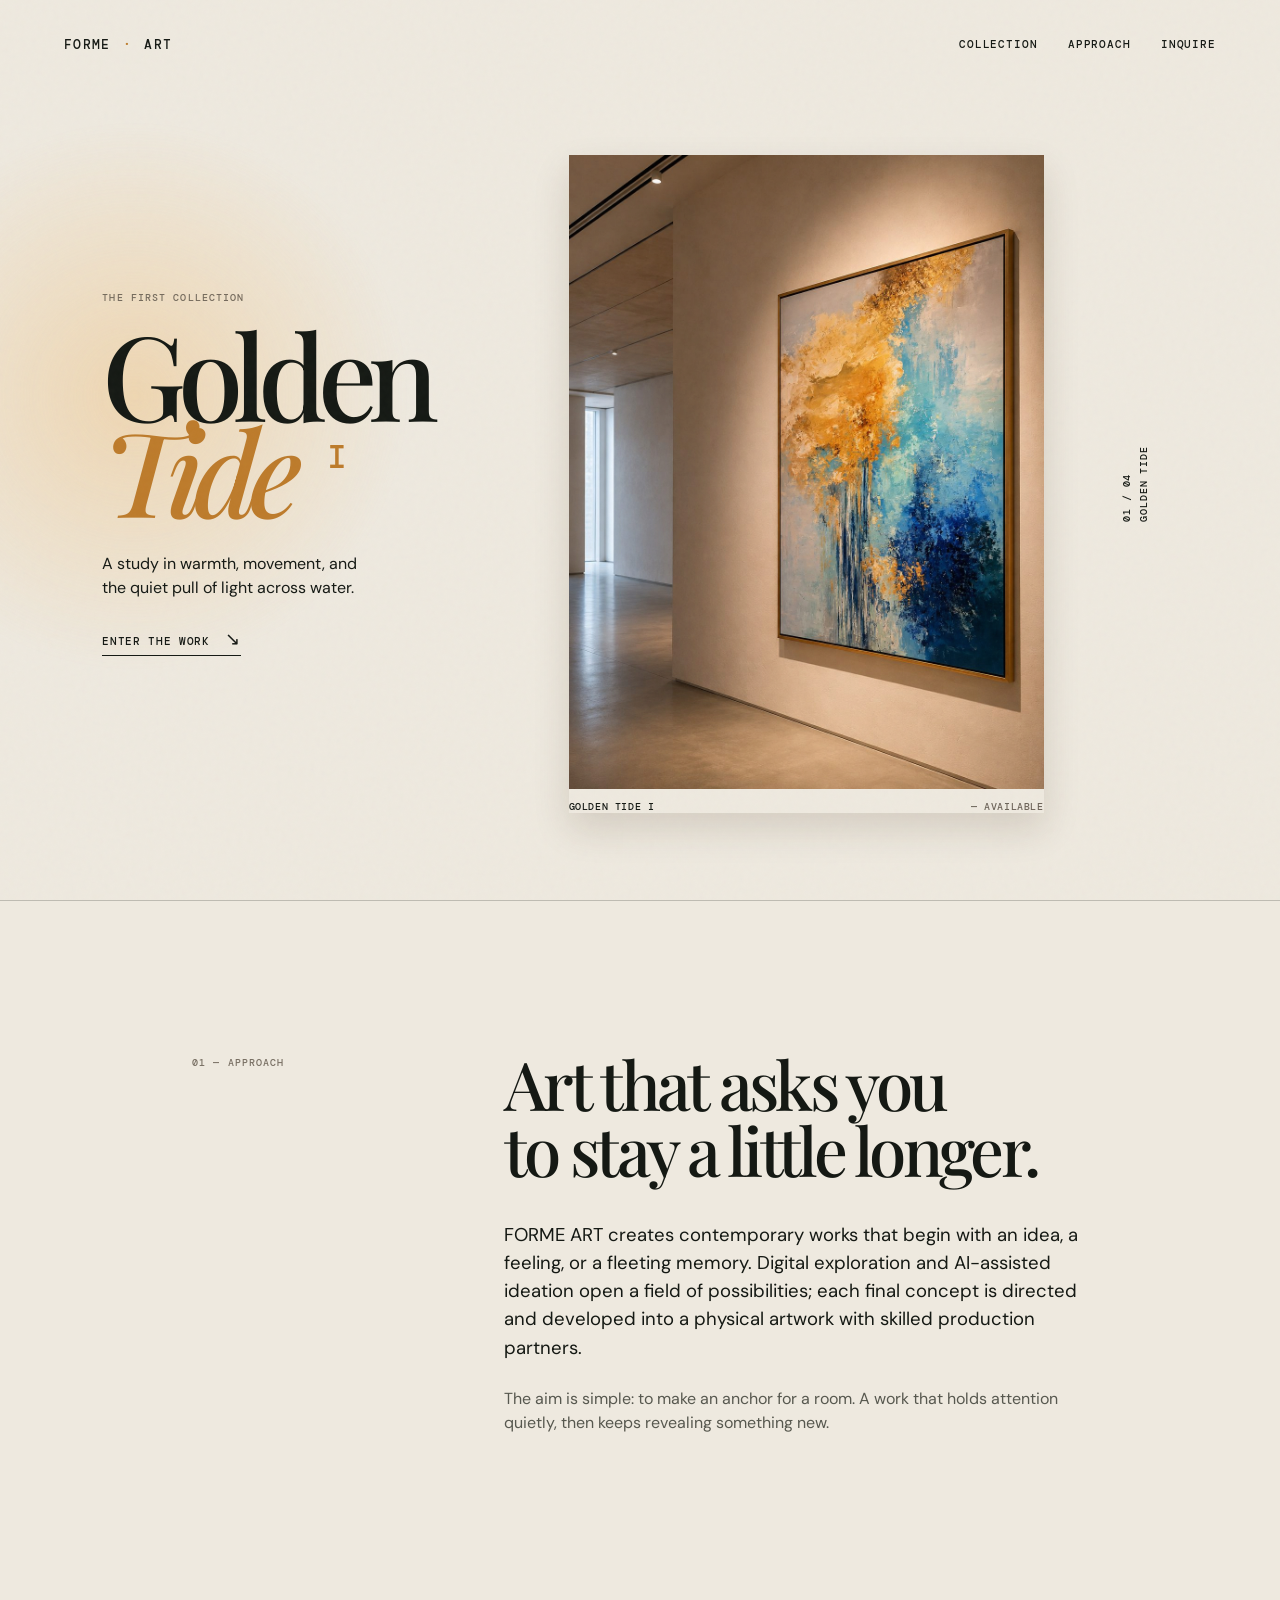
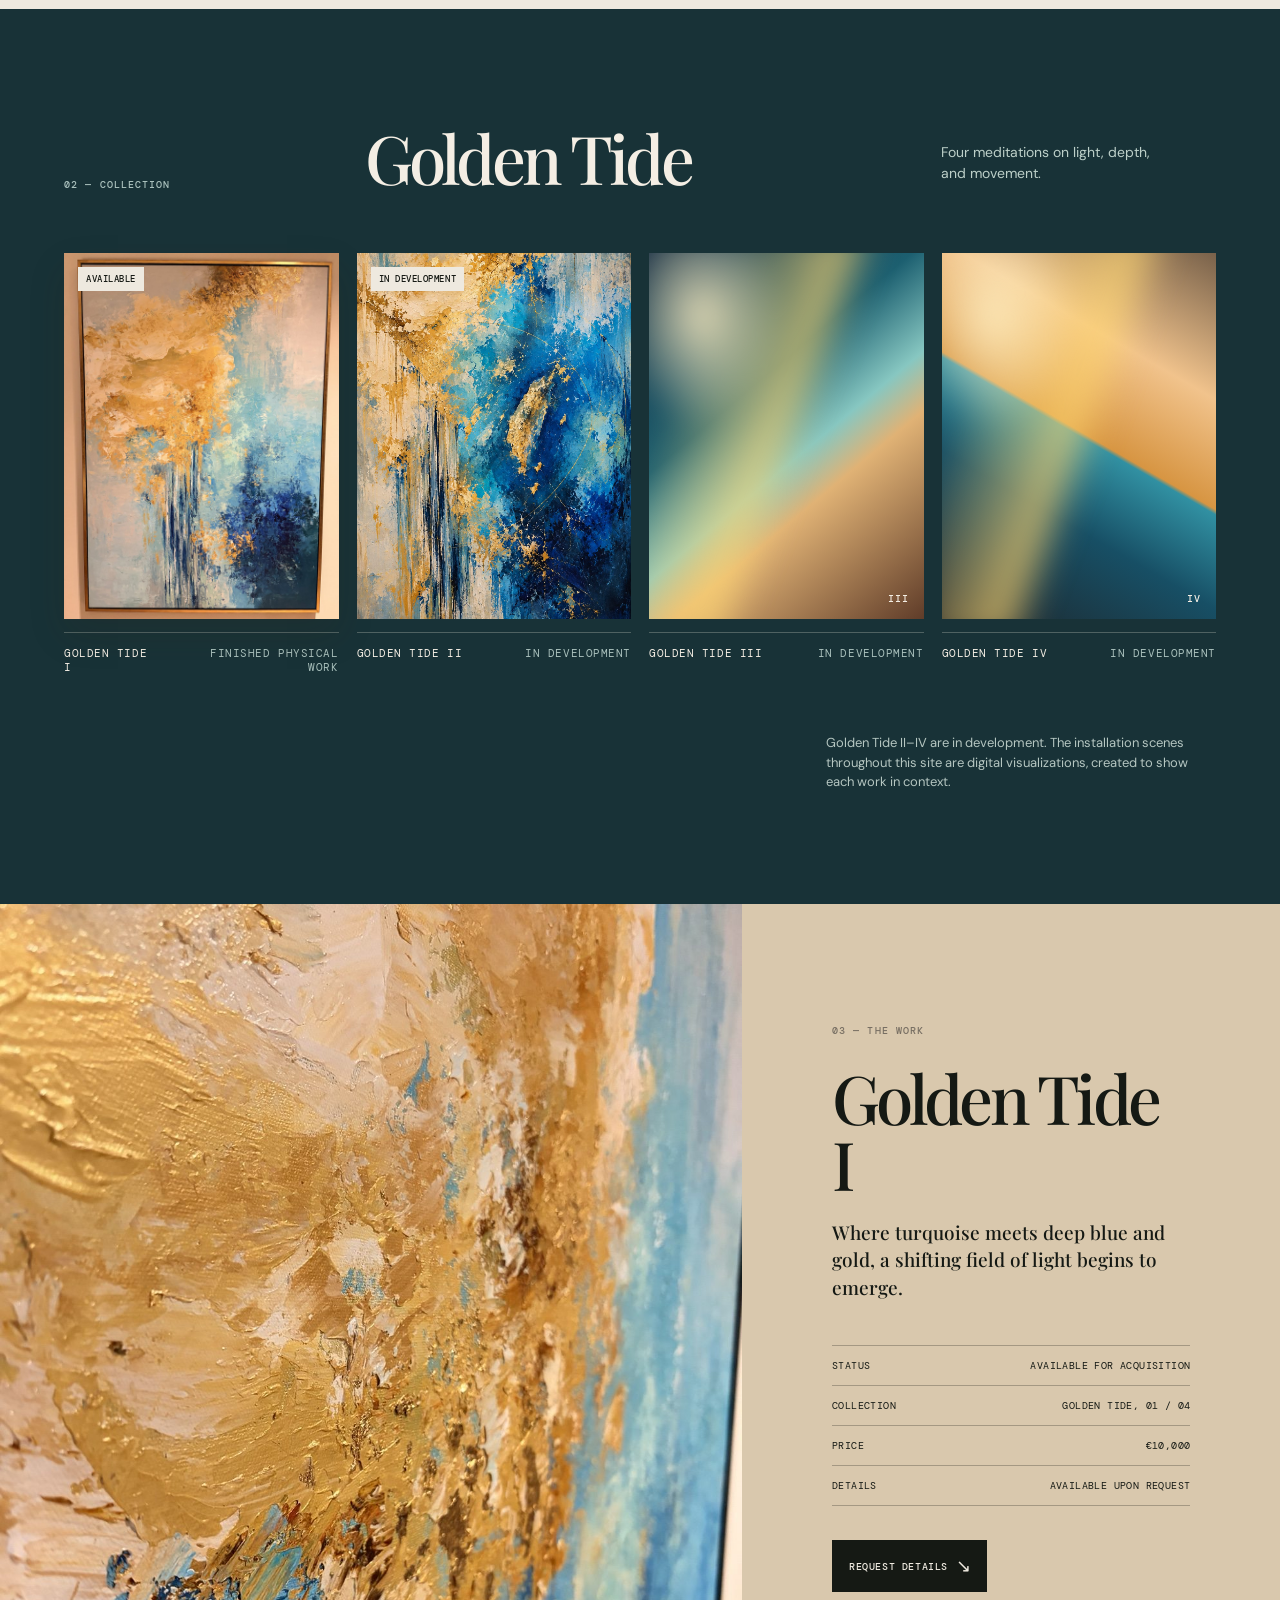
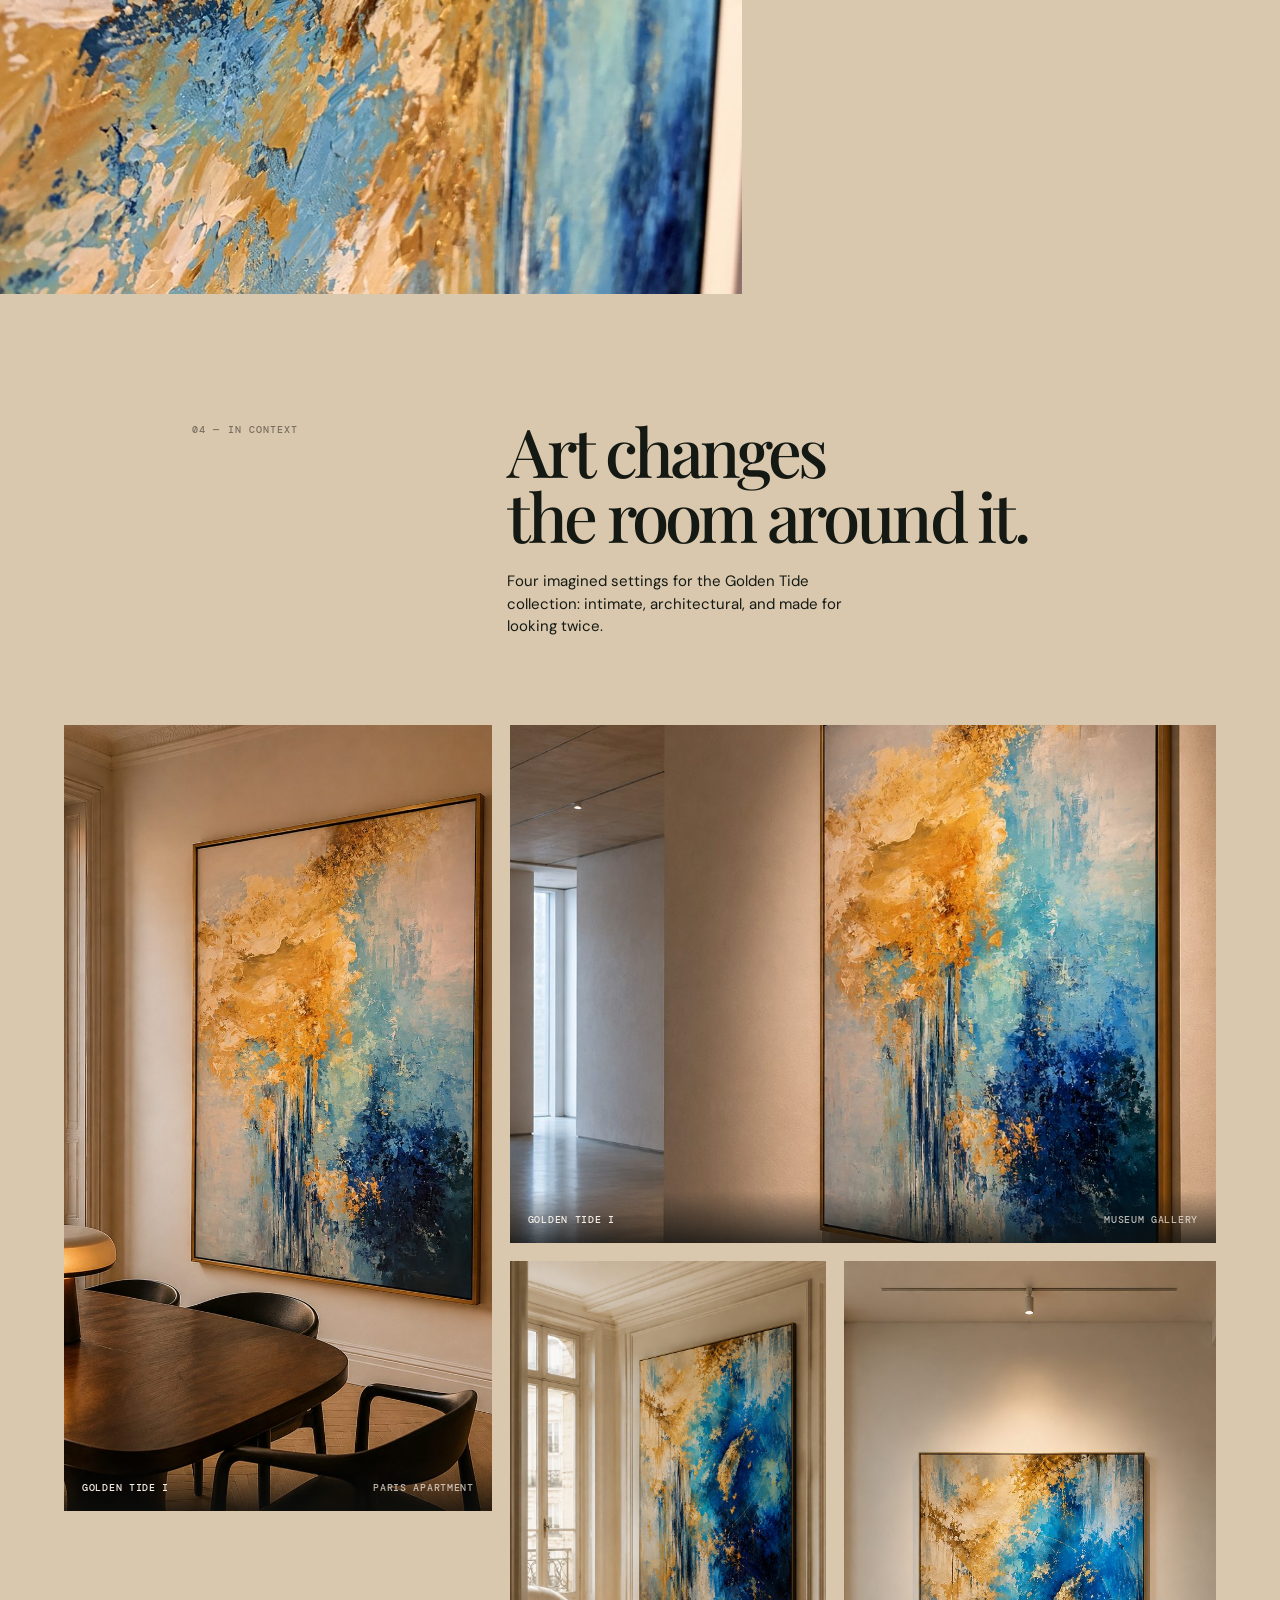
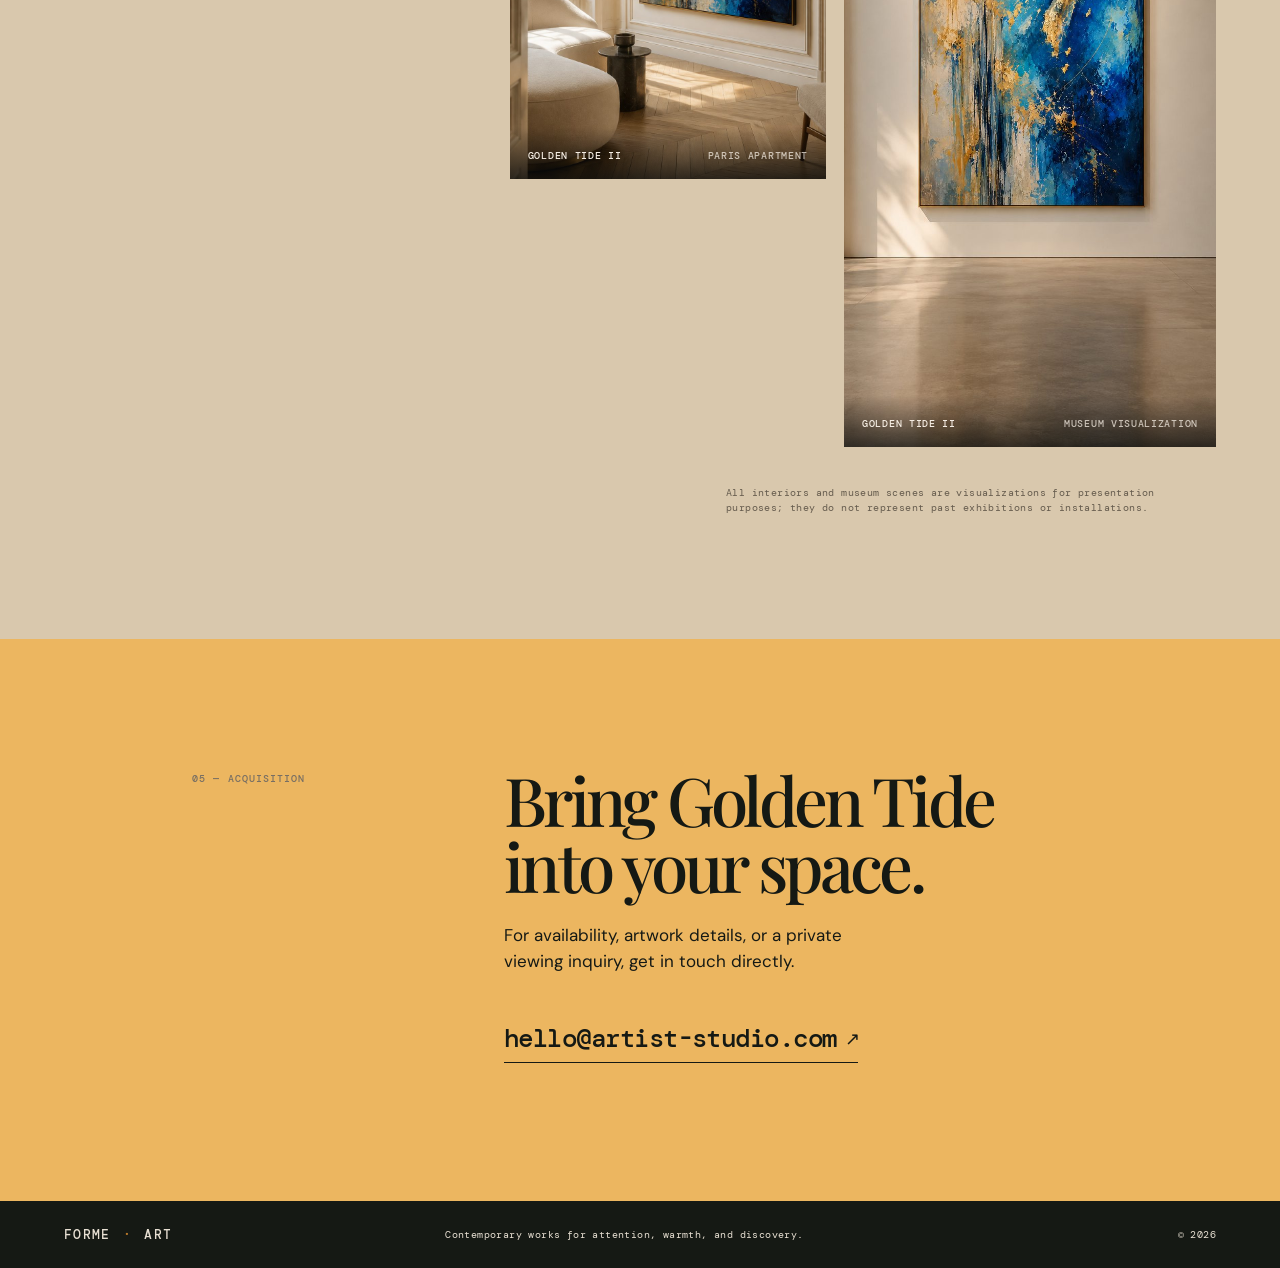
==== commit 77e29cbd: "Groter collectienummer in de titel en museumvisualisatie als hero - Het cijfer (I / II) naast "Golde" ====
--- a/index.html
+++ b/index.html
@@ -39,7 +39,7 @@
           <a class="text-link" href="golden-tide-i.html">Enter the work <span>↘</span></a>
         </div>
         <figure class="hero-art reveal art-frame">
-          <img src="assets/golden-tide-i.jpg" alt="Golden Tide I — abstract painting in gold, turquoise and deep blue, framed" fetchpriority="high" />
+          <img src="assets/golden-tide-i-museum-gallery.jpg" alt="Golden Tide I visualized in a contemporary museum gallery" fetchpriority="high" />
           <figcaption>Golden Tide I <span>— available</span></figcaption>
         </figure>
         <p class="hero-side-note">01 / 04<br />GOLDEN TIDE</p>
--- a/styles.css
+++ b/styles.css
@@ -1,7 +1,7 @@
 :root { --ink:#151914; --paper:#eee9df; --sand:#d8c7ad; --aqua:#69b6bc; --gold:#bd7b2b; --line:rgba(21,25,20,.22); }
 * { box-sizing:border-box; } html { scroll-behavior:smooth; } body { margin:0; color:var(--ink); background:var(--paper); font-family:"DM Sans",sans-serif; font-size:15px; line-height:1.5; } .page-noise { position:fixed; inset:0; z-index:10; opacity:.04; pointer-events:none; background-image:url("data:image/svg+xml,%3Csvg viewBox='0 0 180 180' xmlns='http://www.w3.org/2000/svg'%3E%3Cfilter id='n'%3E%3CfeTurbulence type='fractalNoise' baseFrequency='.9' numOctaves='4' stitchTiles='stitch'/%3E%3C/filter%3E%3Crect width='100%25' height='100%25' filter='url(%23n)' opacity='.7'/%3E%3C/svg%3E"); }
 .site-header { height:88px; padding:0 clamp(24px,5vw,78px); display:flex; align-items:center; justify-content:space-between; position:absolute; top:0; width:100%; z-index:2; } .wordmark { font:500 13px/1 "DM Mono",monospace; letter-spacing:.1em; text-decoration:none; color:inherit; } .wordmark span { color:var(--gold); margin:0 3px; } .site-nav { display:flex; gap:30px; } .site-nav a,.menu-toggle { color:inherit; text-decoration:none; font:500 11px "DM Mono",monospace; letter-spacing:.08em; text-transform:uppercase; background:none; border:0; cursor:pointer; } .site-nav a:hover { color:var(--gold); } .menu-toggle { display:none; }
-.hero { min-height:100vh; padding:130px clamp(24px,8vw,130px) 62px; display:grid; grid-template-columns:1fr minmax(300px,475px) 70px; gap:clamp(25px,5vw,80px); align-items:center; position:relative; overflow:hidden; } .hero:before { content:""; width:45vw; height:45vw; max-width:690px; max-height:690px; border-radius:50%; position:absolute; left:-12vw; top:12%; background:radial-gradient(circle,rgba(239,178,91,.34),transparent 67%); filter:blur(4px); } .hero-copy { position:relative; z-index:1; padding-bottom:25px; } .eyebrow,.section-label { font:500 10px/1.3 "DM Mono",monospace; text-transform:uppercase; letter-spacing:.11em; } .eyebrow { margin:0 0 22px; color:#756b5d; } h1,h2,h3,p { margin-top:0; } h1 { font:500 clamp(68px,9.2vw,142px)/.81 "Playfair Display",serif; letter-spacing:-.075em; margin:0 0 35px; } h1 em { color:var(--gold); } h1 sup { font:400 11px "DM Mono",monospace; letter-spacing:0; vertical-align:top; margin-left:6px; } .hero-intro { max-width:270px; margin-bottom:27px; font-size:16px; line-height:1.5; } .text-link { color:inherit; font:500 11px "DM Mono",monospace; letter-spacing:.06em; text-decoration:none; text-transform:uppercase; border-bottom:1px solid var(--ink); padding-bottom:7px; } .text-link span,.button span,.inquiry-email span { font-size:18px; padding-left:8px; } .hero-art { margin:0; position:relative; z-index:1; } .art-frame { box-shadow:0 16px 35px rgba(56,38,14,.14); } .hero-art img { display:block; width:100%; aspect-ratio:3/4; object-fit:cover; } .hero-art figcaption { padding-top:11px; display:flex; justify-content:space-between; text-transform:uppercase; font:500 10px "DM Mono",monospace; letter-spacing:.06em; } .hero-art figcaption span { color:#6d6459; } .hero-side-note { font:500 10px/1.7 "DM Mono",monospace; letter-spacing:.09em; writing-mode:vertical-rl; transform:rotate(180deg); align-self:center; }
+.hero { min-height:100vh; padding:130px clamp(24px,8vw,130px) 62px; display:grid; grid-template-columns:1fr minmax(300px,475px) 70px; gap:clamp(25px,5vw,80px); align-items:center; position:relative; overflow:hidden; } .hero:before { content:""; width:45vw; height:45vw; max-width:690px; max-height:690px; border-radius:50%; position:absolute; left:-12vw; top:12%; background:radial-gradient(circle,rgba(239,178,91,.34),transparent 67%); filter:blur(4px); } .hero-copy { position:relative; z-index:1; padding-bottom:25px; } .eyebrow,.section-label { font:500 10px/1.3 "DM Mono",monospace; text-transform:uppercase; letter-spacing:.11em; } .eyebrow { margin:0 0 22px; color:#756b5d; } h1,h2,h3,p { margin-top:0; } h1 { font:500 clamp(68px,9.2vw,142px)/.81 "Playfair Display",serif; letter-spacing:-.075em; margin:0 0 35px; } h1 em { color:var(--gold); } h1 sup { font:500 clamp(22px,2.6vw,40px)/1 "DM Mono",monospace; letter-spacing:.04em; vertical-align:top; position:relative; top:.55em; margin-left:14px; color:var(--gold); } .hero-intro { max-width:270px; margin-bottom:27px; font-size:16px; line-height:1.5; } .text-link { color:inherit; font:500 11px "DM Mono",monospace; letter-spacing:.06em; text-decoration:none; text-transform:uppercase; border-bottom:1px solid var(--ink); padding-bottom:7px; } .text-link span,.button span,.inquiry-email span { font-size:18px; padding-left:8px; } .hero-art { margin:0; position:relative; z-index:1; } .art-frame { box-shadow:0 16px 35px rgba(56,38,14,.14); } .hero-art img { display:block; width:100%; aspect-ratio:3/4; object-fit:cover; } .hero-art figcaption { padding-top:11px; display:flex; justify-content:space-between; text-transform:uppercase; font:500 10px "DM Mono",monospace; letter-spacing:.06em; } .hero-art figcaption span { color:#6d6459; } .hero-side-note { font:500 10px/1.7 "DM Mono",monospace; letter-spacing:.09em; writing-mode:vertical-rl; transform:rotate(180deg); align-self:center; }
 .section-grid { display:grid; grid-template-columns:minmax(140px,1fr) 2fr; gap:20px; padding:150px clamp(24px,15vw,240px) 158px; border-top:1px solid var(--line); } .section-label { margin:5px 0 0; color:#786f63; } .manifesto-copy { max-width:695px; } h2 { font:500 clamp(40px,5.25vw,75px)/.98 "Playfair Display",serif; letter-spacing:-.055em; margin-bottom:38px; } .manifesto-copy p { max-width:574px; font-size:clamp(17px,1.45vw,21px); line-height:1.52; } .manifesto-copy p + p { margin-top:25px; color:#57584f; font-size:16px; }
 .collection { padding:116px clamp(24px,5vw,78px) 112px; background:#183237; color:#f4eee4; } .section-heading { display:grid; grid-template-columns:1fr 2fr 1fr; align-items:end; gap:25px; margin-bottom:62px; } .section-heading .section-label { color:#aac1bd; } .section-heading h2 { margin:0; } .section-heading > p:last-child { margin:0 0 7px; font-size:14px; color:#bdd0c9; max-width:210px; } .works-grid { display:grid; grid-template-columns:repeat(4,1fr); gap:18px; } .work-card { min-width:0; } .work-image,.study { position:relative; display:block; aspect-ratio:3/4; overflow:hidden; background:#36565a; } .work-image img { width:100%; height:100%; object-fit:cover; display:block; transition:transform .7s ease; } .work-image:hover img { transform:scale(1.04); } .availability { position:absolute; top:14px; left:14px; padding:6px 8px; background:var(--paper); color:var(--ink); font:500 9px "DM Mono",monospace; text-transform:uppercase; letter-spacing:.06em; } .study { isolation:isolate; background:linear-gradient(145deg,#46888c 0%,#71b6b5 40%,#c79d55 41%,#d18c32 60%,#143d4c 100%); } .study:after { content:""; position:absolute; inset:-5%; z-index:-1; background:radial-gradient(ellipse at 22% 20%,rgba(255,239,194,.85),transparent 25%),linear-gradient(110deg,transparent 20%,rgba(255,215,114,.65) 47%,transparent 56%); filter:blur(13px); } .study-two { background:linear-gradient(140deg,#132c42,#1c5f70 37%,#87c7c1 55%,#e0b275 65%,#5f3c29); } .study-three { background:linear-gradient(30deg,#1e252a,#174f65 32%,#3190a2 50%,#d79542 51%,#f1c38c 72%,#78614a); } .study span { position:absolute; bottom:14px; right:15px; font:500 10px "DM Mono",monospace; letter-spacing:.08em; } .work-meta { display:flex; justify-content:space-between; gap:12px; padding-top:13px; border-top:1px solid rgba(244,238,228,.25); margin-top:13px; } .work-meta h3,.work-meta p { font:400 11px "DM Mono",monospace; letter-spacing:.05em; margin:0; text-transform:uppercase; } .work-meta p { color:#a9c0bc; text-align:right; } .collection-note { margin:59px 0 0 auto; max-width:390px; color:#b5c6c1; font-size:13px; }
 .feature-work { display:grid; grid-template-columns:1.16fr .84fr; min-height:720px; } .feature-image-wrap { background:#d8c7ad; min-height:650px; overflow:hidden; } .feature-image-wrap img { display:block; width:100%; height:100%; object-fit:cover; } .feature-copy { padding:clamp(62px,9vw,140px) clamp(28px,7vw,115px); background:#d9c8ad; } .feature-copy h2 { margin:28px 0 22px; } .feature-statement { font:500 19px/1.45 "Playfair Display",serif; max-width:355px; } dl { border-top:1px solid rgba(21,25,20,.27); margin:44px 0 34px; } dl div { display:flex; justify-content:space-between; gap:18px; border-bottom:1px solid rgba(21,25,20,.27); padding:13px 0; } dt,dd { margin:0; font:400 10px "DM Mono",monospace; letter-spacing:.04em; text-transform:uppercase; } dd { text-align:right; } .button { display:inline-flex; align-items:center; background:var(--ink); color:var(--paper); text-decoration:none; padding:14px 15px 14px 17px; font:500 10px "DM Mono",monospace; text-transform:uppercase; letter-spacing:.06em; transition:background .2s; } .button:hover { background:#345a5b; }
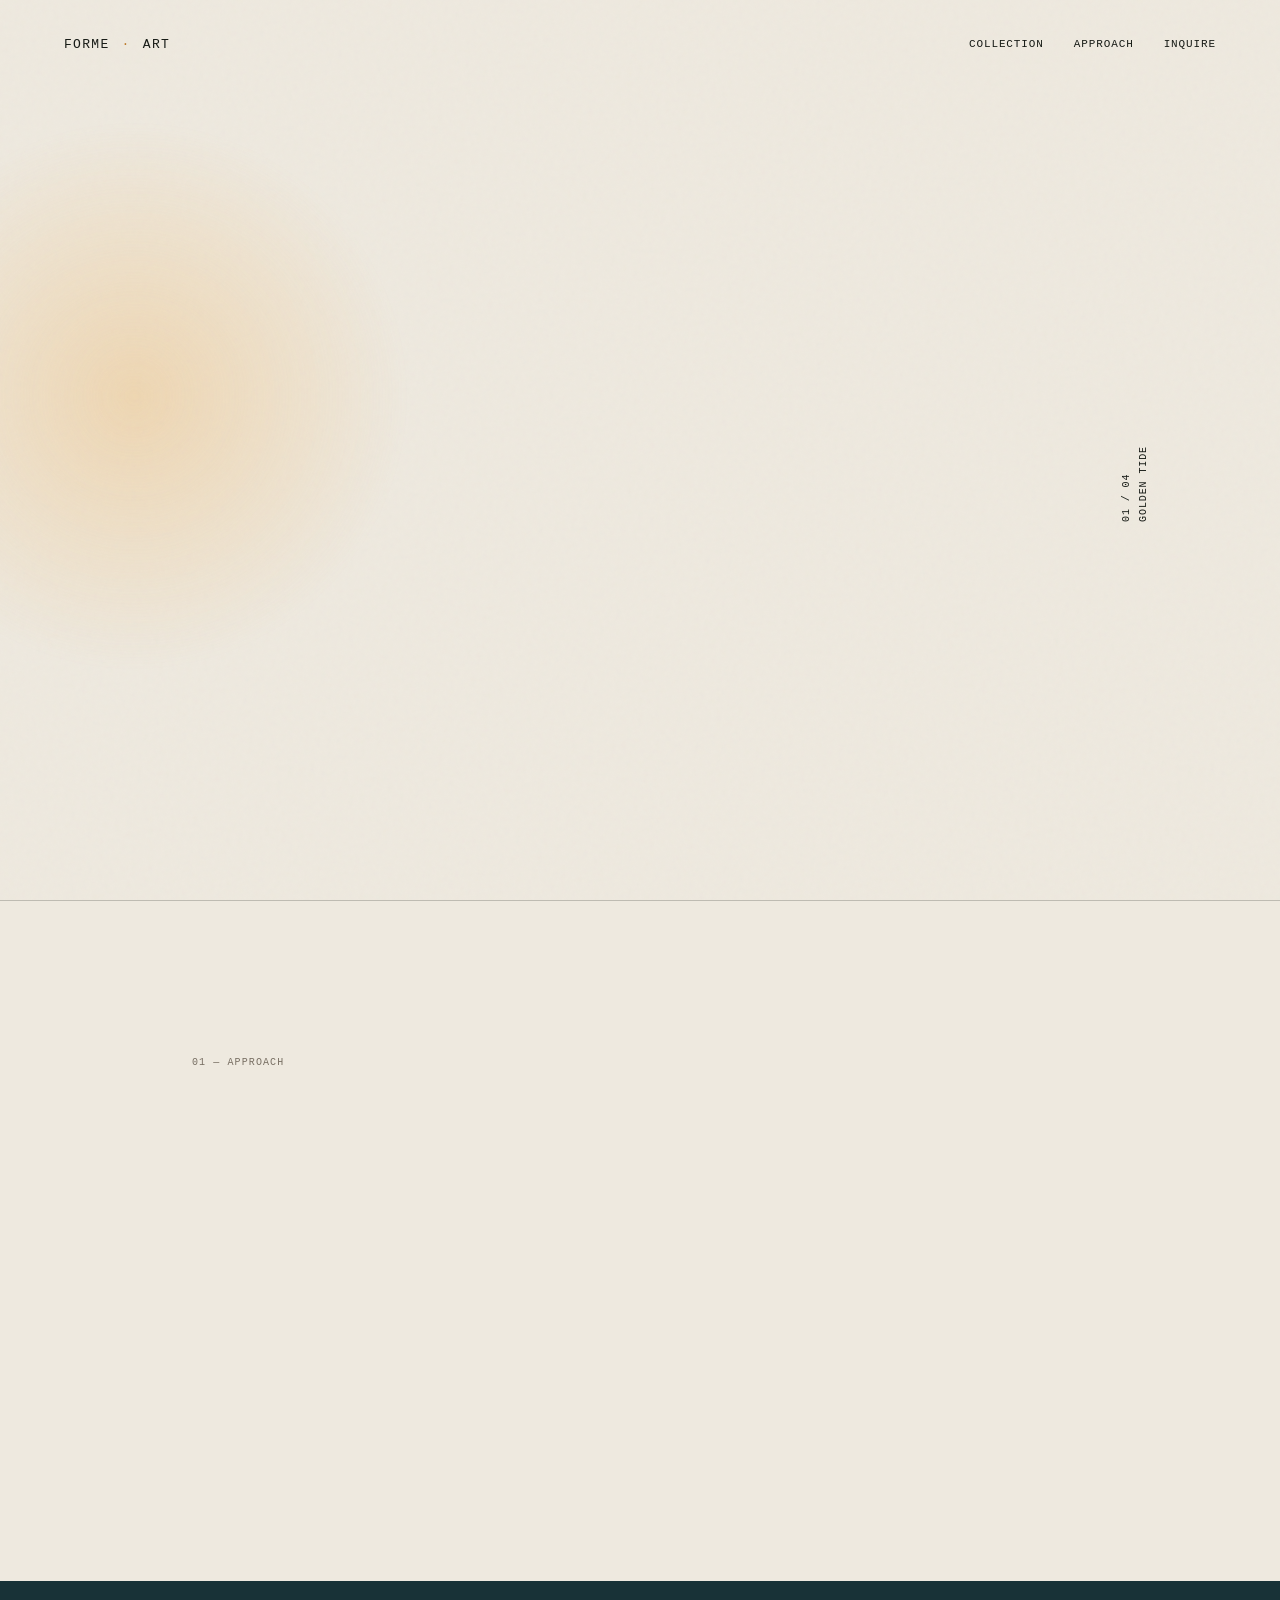
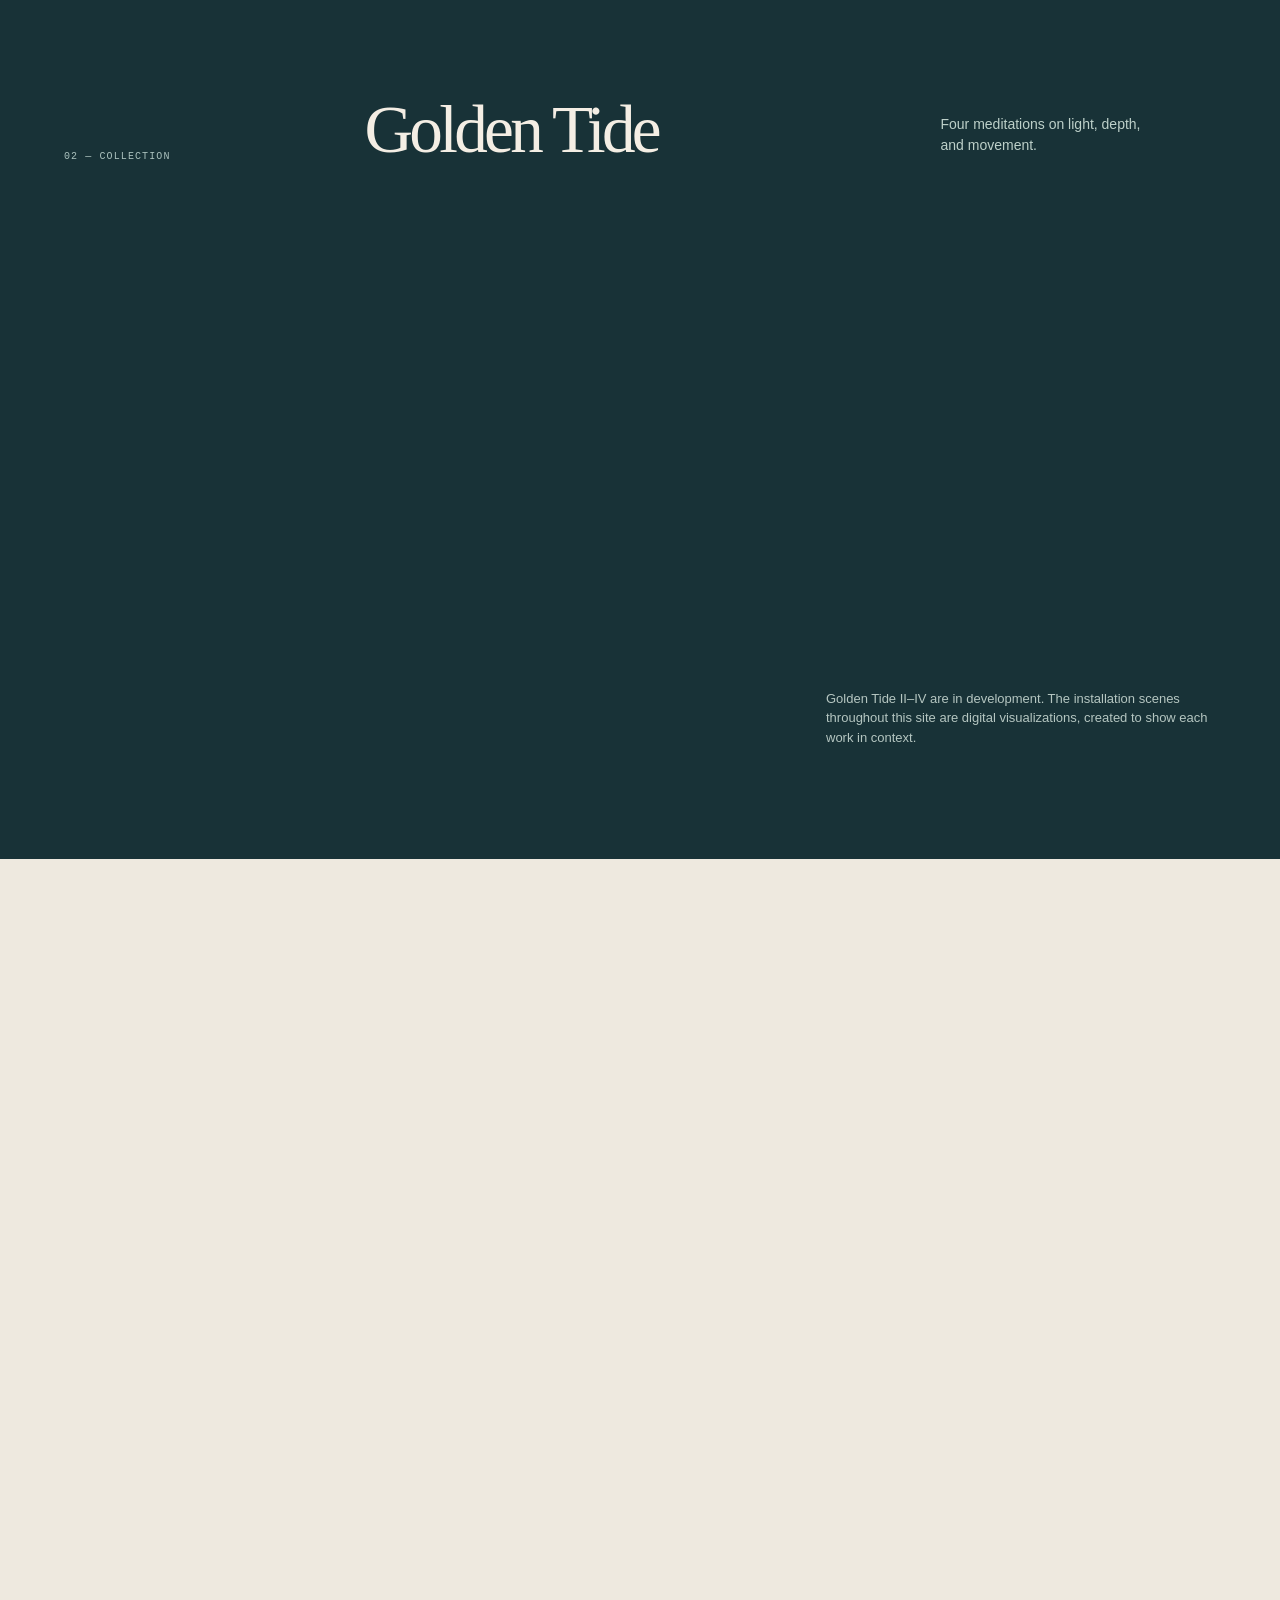
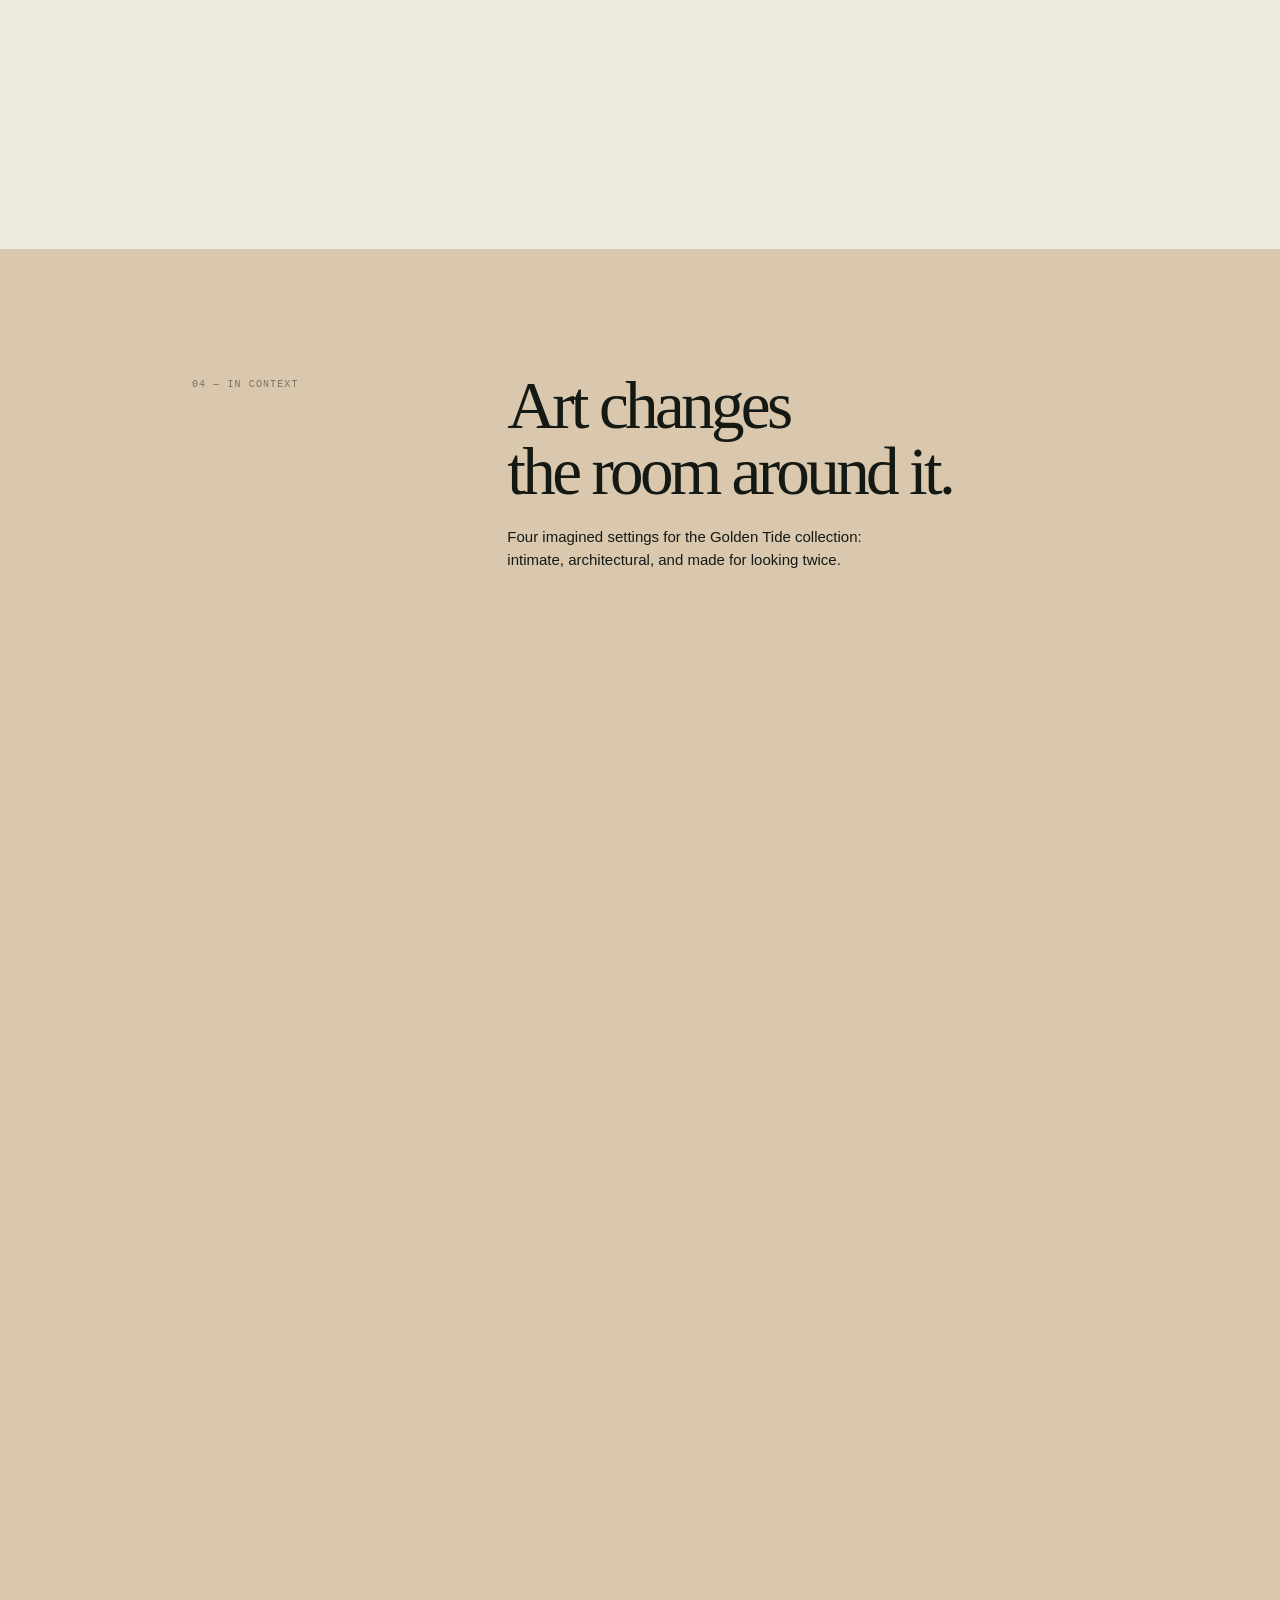
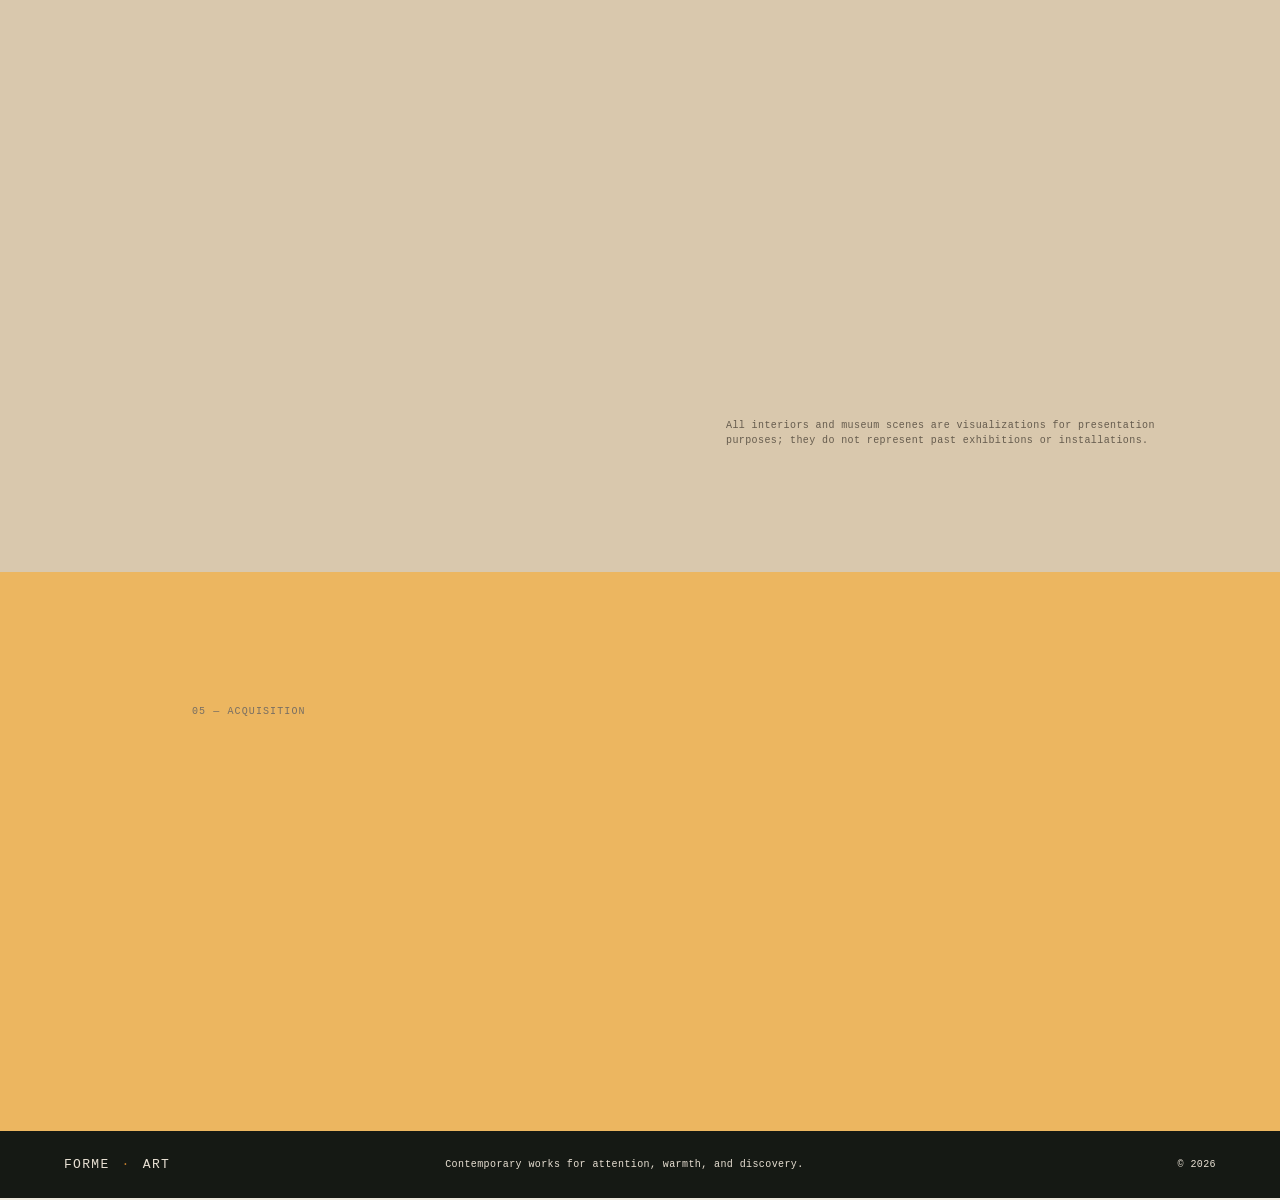
==== commit 07a0f78d: "Beveiliging: CSP, referrer-policy en automatische omleiding naar https - Content-Security-Policy op " ====
--- a/index.html
+++ b/index.html
@@ -3,6 +3,10 @@
   <head>
     <meta charset="UTF-8" />
     <meta name="viewport" content="width=device-width, initial-scale=1.0" />
+    <meta http-equiv="Content-Security-Policy" content="default-src 'self'; script-src 'self' 'sha256-zyXKHKsVZqMgm1m0WwikkjKlyvKaSCyeZMsOx2ShJng='; style-src 'self' https://fonts.googleapis.com; font-src https://fonts.gstatic.com; img-src 'self' data:; connect-src 'none'; object-src 'none'; base-uri 'self'; form-action 'self'; upgrade-insecure-requests" />
+    <meta name="referrer" content="strict-origin-when-cross-origin" />
+    <!-- Redirect naar https. Let op: de CSP-hash hierboven hoort bij exact dit script; wijzig ze samen. -->
+    <script>if(location.protocol==='http:'&&/(^|\.)artpiece\.nl$/.test(location.hostname)){location.replace('https://www.artpiece.nl'+location.pathname+location.search+location.hash);}</script>
     <meta name="description" content="FORME ART — contemporary works that invite a second look." />
     <title>FORME ART — Golden Tide I</title>
     <link rel="preconnect" href="https://fonts.googleapis.com" />
@@ -99,7 +103,7 @@
             <div><dt>Price</dt><dd>€10,000</dd></div>
             <div><dt>Details</dt><dd>Available upon request</dd></div>
           </dl>
-          <a class="button" href="#inquire">Request details <span>↘</span></a>
+          <a class="button" href="mailto:hello@artist-studio.com?subject=Golden%20Tide%20I%20Inquiry&body=Hello%20FORME%20ART%2C%0A%0AI%20would%20like%20to%20receive%20more%20details%20about%20Golden%20Tide%20I%20%28availability%2C%20dimensions%2C%20viewing%29.%0A%0AName%3A%0APhone%3A%0A">Request details <span>↗</span></a>
         </div>
       </section>
 
--- a/styles.css
+++ b/styles.css
@@ -12,3 +12,5 @@
 @media (prefers-reduced-motion:reduce) { html { scroll-behavior:auto; } .reveal { opacity:1; transform:none; transition:none; } }
 /* Placeholder voor afbeeldingen die (nog) ontbreken in assets/ — zie assets/README.md. */
 img.img-missing { position:relative; display:block; visibility:hidden; overflow:hidden; } img.img-missing:before,img.img-missing:after { visibility:visible; } img.img-missing:before { content:""; position:absolute; inset:0; background:radial-gradient(ellipse at 22% 20%,rgba(255,239,194,.85),transparent 25%),linear-gradient(110deg,transparent 20%,rgba(255,215,114,.65) 47%,transparent 56%),linear-gradient(145deg,#46888c 0%,#71b6b5 40%,#c79d55 41%,#d18c32 60%,#143d4c 100%); } img.img-missing:after { content:"FORME · ART"; position:absolute; left:14px; bottom:14px; color:#f4eee4; font:500 10px "DM Mono",monospace; letter-spacing:.08em; } .primary-work img.img-missing { aspect-ratio:3/4; }
+/* 404-pagina */
+.not-found { min-height:100vh; display:grid; place-content:center; text-align:center; padding:130px 24px 80px; } .not-found h1 { font-size:clamp(56px,8vw,110px); margin-bottom:24px; } .not-found p { max-width:360px; margin:0 auto 32px; }
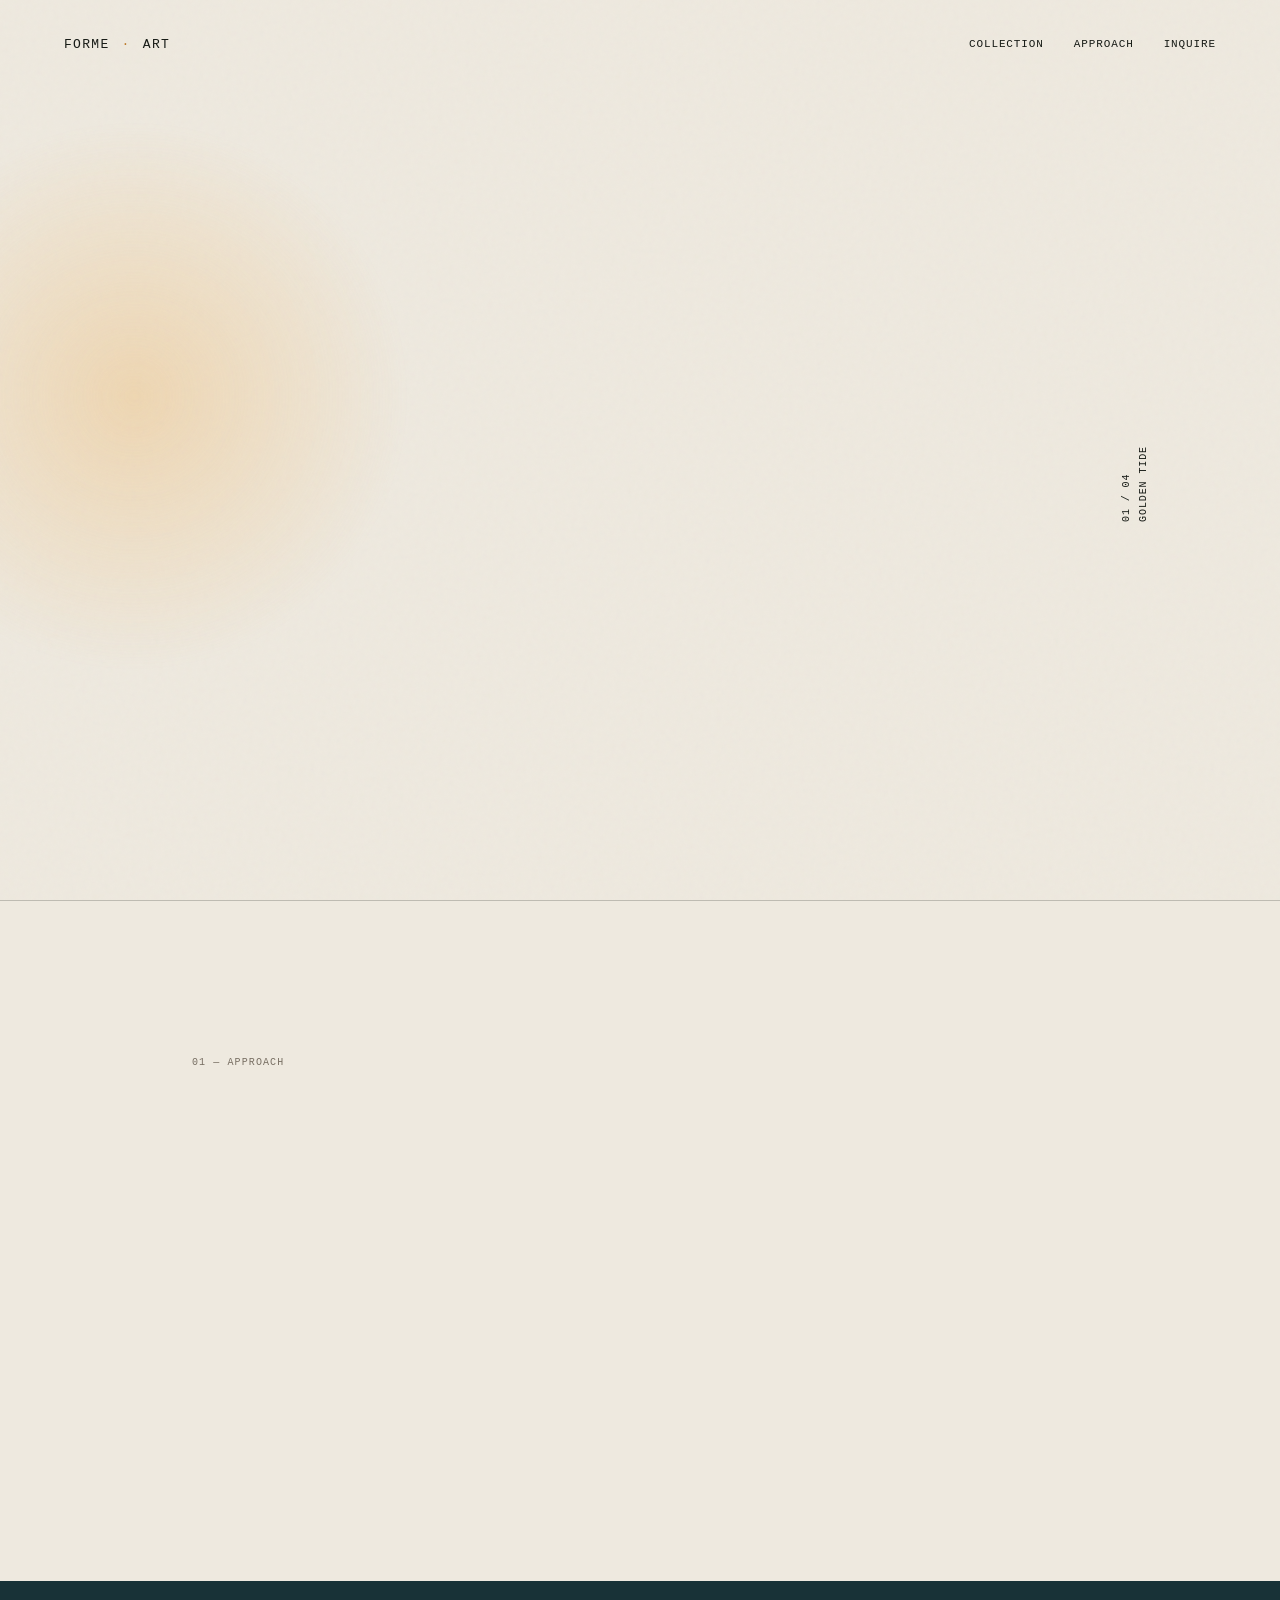
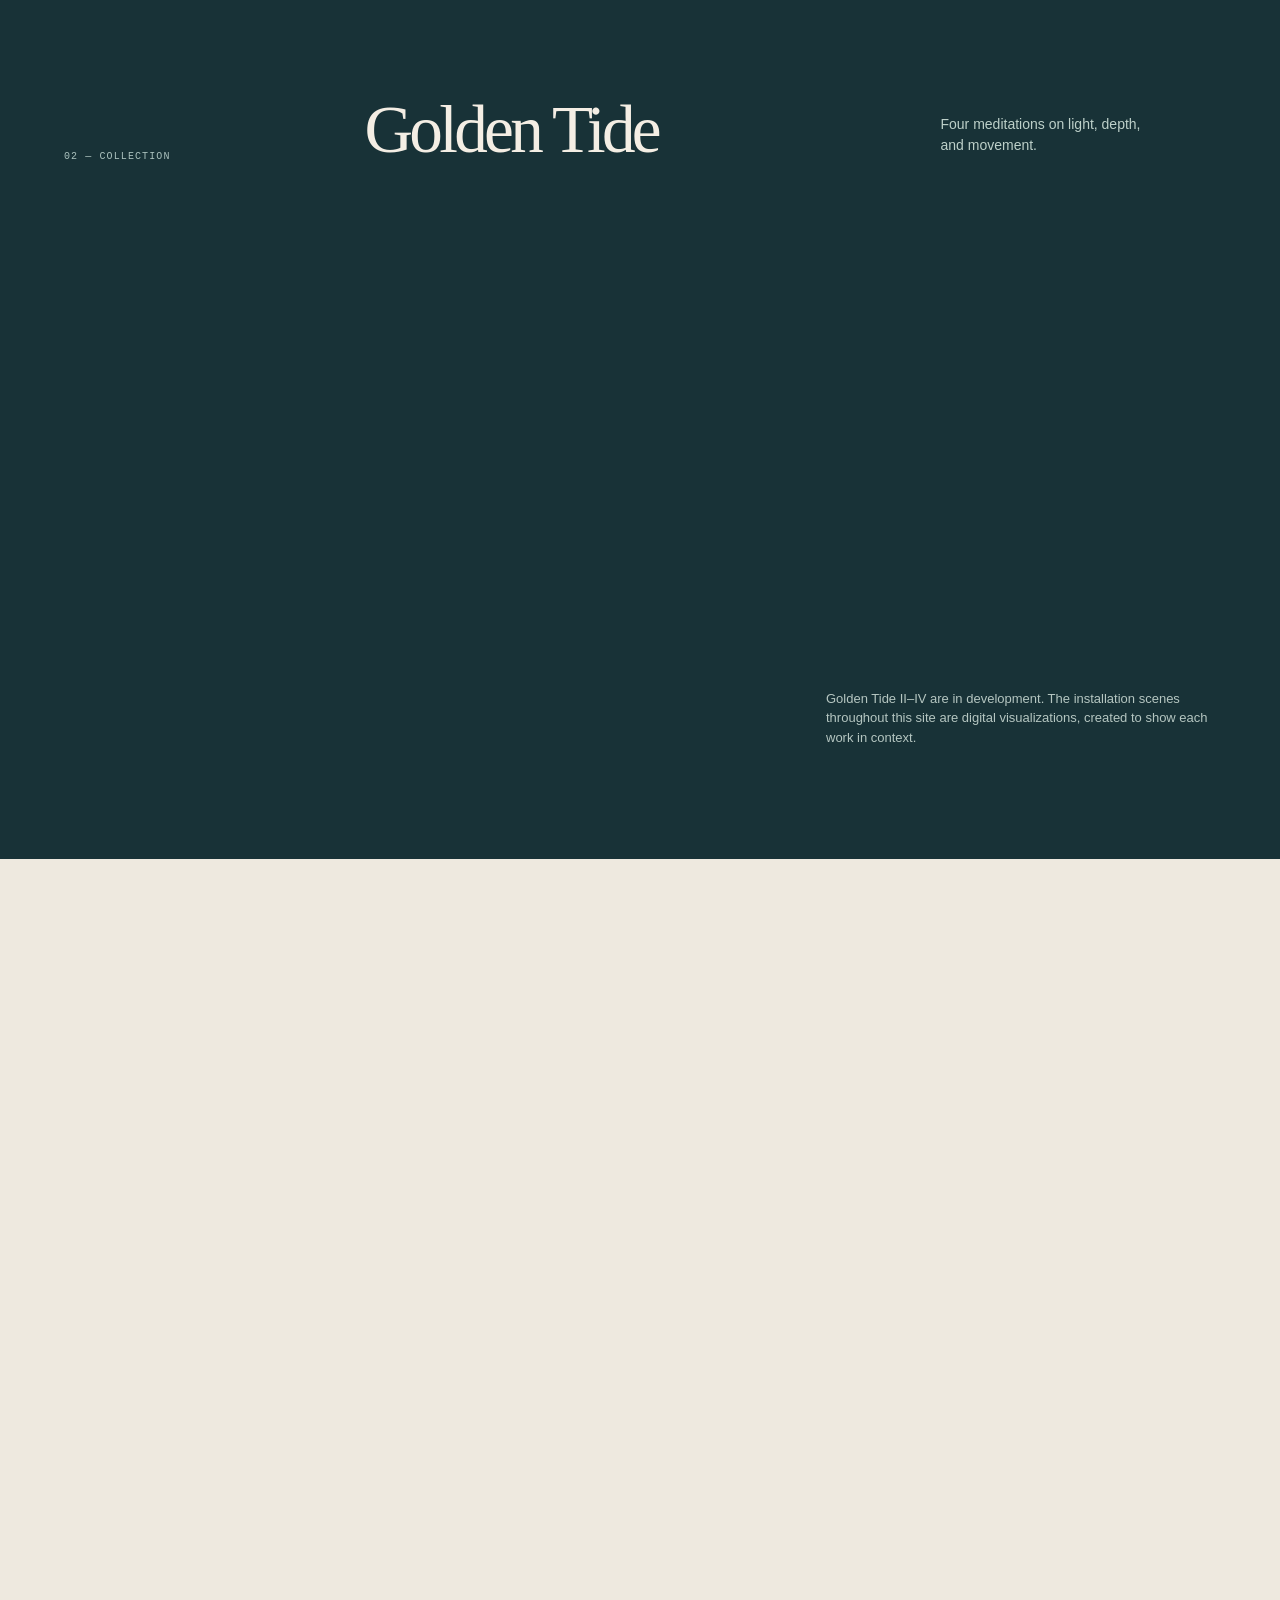
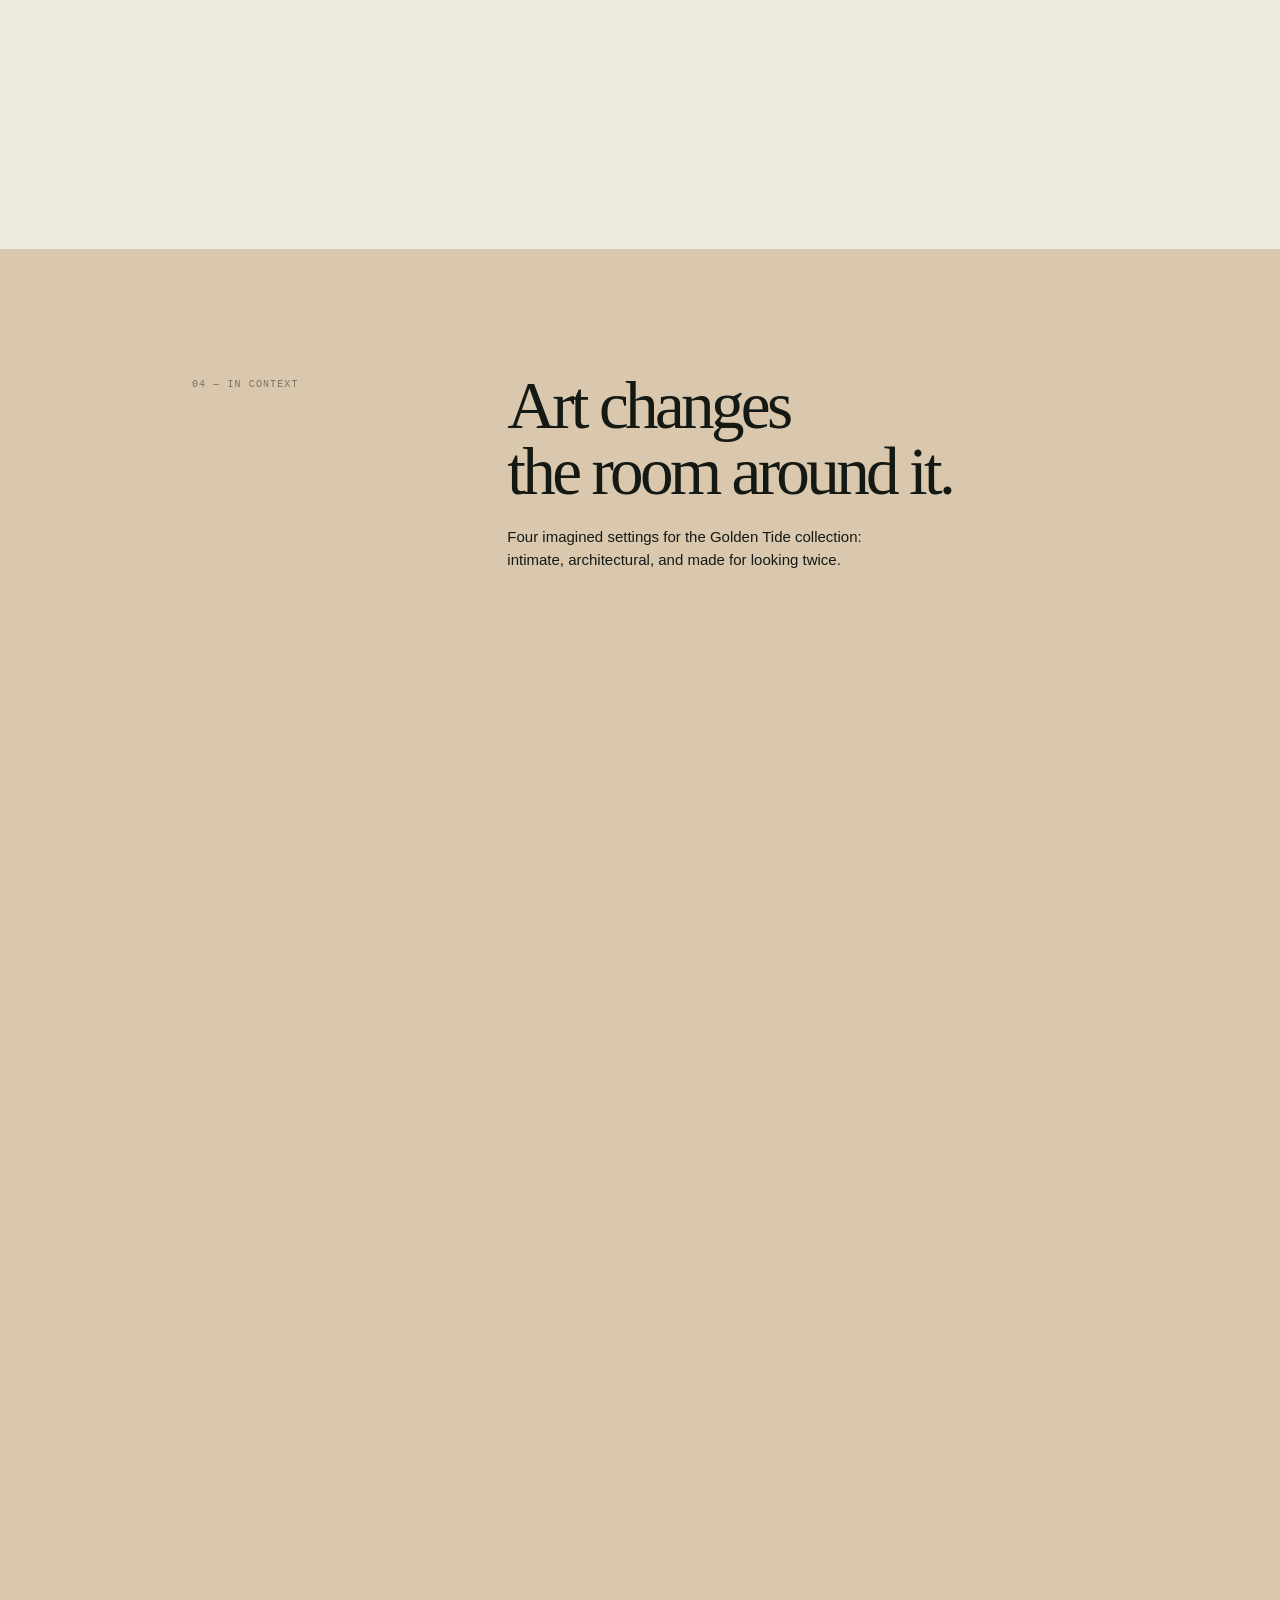
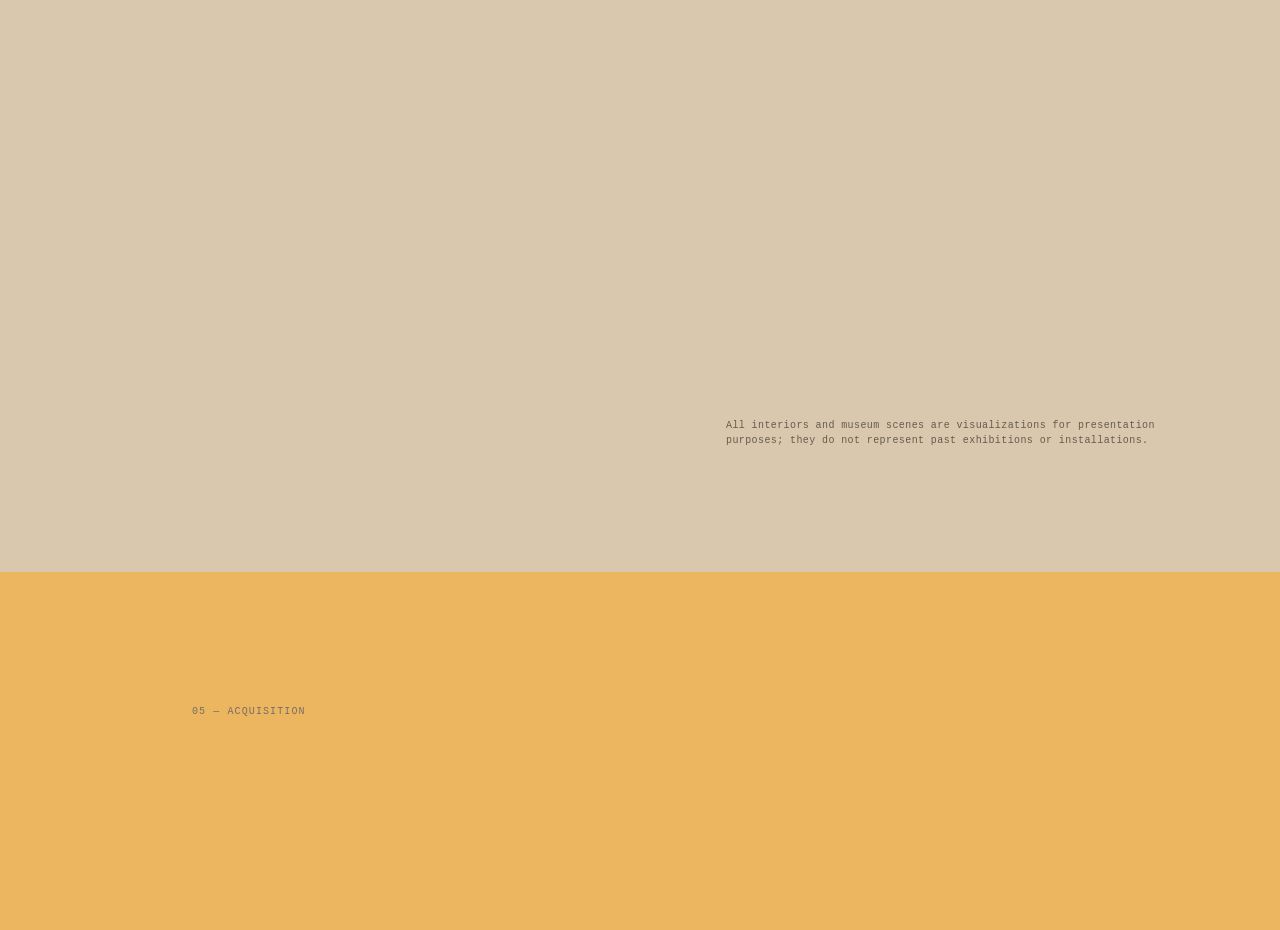
==== commit f07979ed: "Contactadres ingesteld op hello@switchaion.com Co-Authored-By: Claude Fable 5.1 <noreply@anthropic.c" ====
--- a/index.html
+++ b/index.html
@@ -103,7 +103,7 @@
             <div><dt>Price</dt><dd>€10,000</dd></div>
             <div><dt>Details</dt><dd>Available upon request</dd></div>
           </dl>
-          <a class="button" href="mailto:hello@artist-studio.com?subject=Golden%20Tide%20I%20Inquiry&body=Hello%20FORME%20ART%2C%0A%0AI%20would%20like%20to%20receive%20more%20details%20about%20Golden%20Tide%20I%20%28availability%2C%20dimensions%2C%20viewing%29.%0A%0AName%3A%0APhone%3A%0A">Request details <span>↗</span></a>
+          <a class="button" href="mailto:hello@switchaion.com?subject=Golden%20Tide%20I%20Inquiry&body=Hello%20FORME%20ART%2C%0A%0AI%20would%20like%20to%20receive%20more%20details%20about%20Golden%20Tide%20I%20%28availability%2C%20dimensions%2C%20viewing%29.%0A%0AName%3A%0APhone%3A%0A">Request details <span>↗</span></a>
         </div>
       </section>
 
@@ -126,8 +126,8 @@
         <div class="inquiry-main reveal">
           <h2>Bring Golden Tide<br />into your space.</h2>
           <p>For availability, artwork details, or a private viewing inquiry, get in touch directly.</p>
-          <!-- Replace the email address below before publishing. -->
-          <a class="inquiry-email" href="mailto:hello@artist-studio.com?subject=Golden%20Tide%20I%20Inquiry">hello@artist-studio.com <span>↗</span></a>
+          <!-- Contact address: hello@switchaion.com -->
+          <a class="inquiry-email" href="mailto:hello@switchaion.com?subject=Golden%20Tide%20I%20Inquiry">hello@switchaion.com <span>↗</span></a>
         </div>
       </section>
     </main>
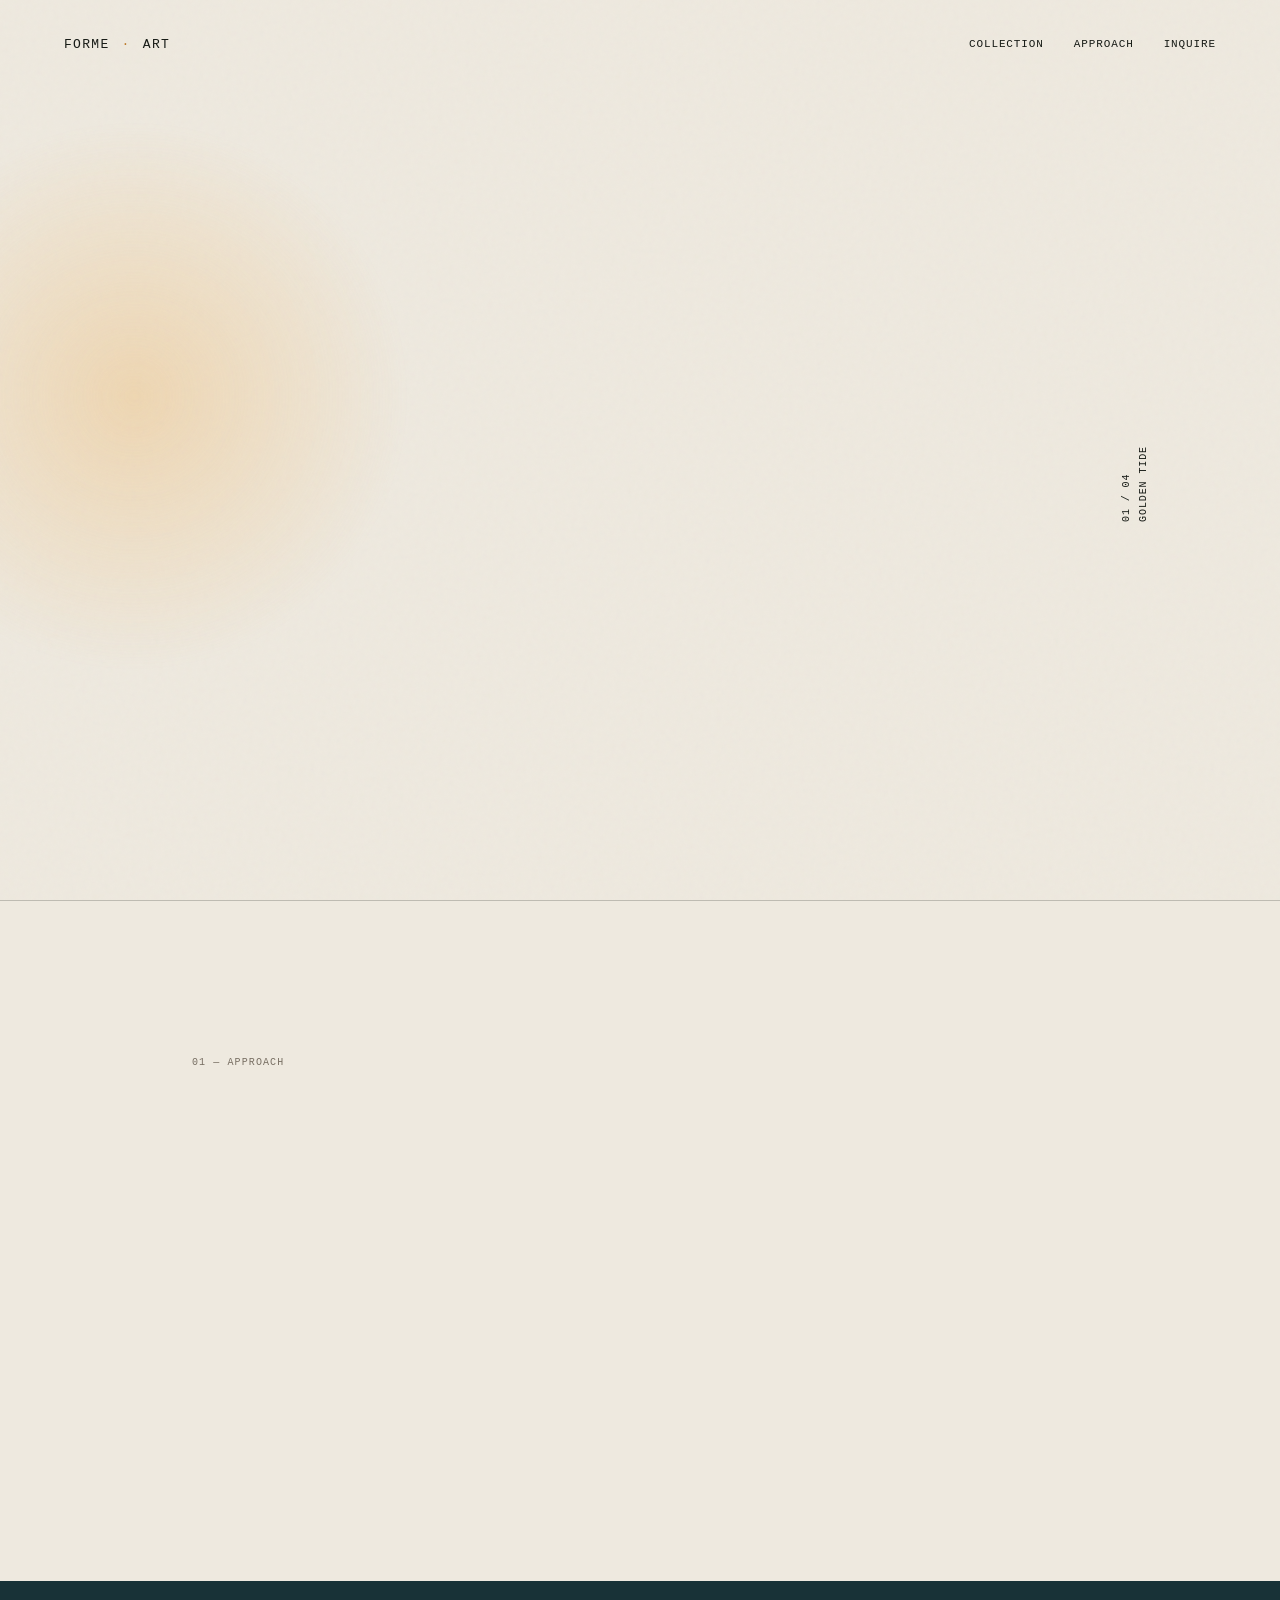
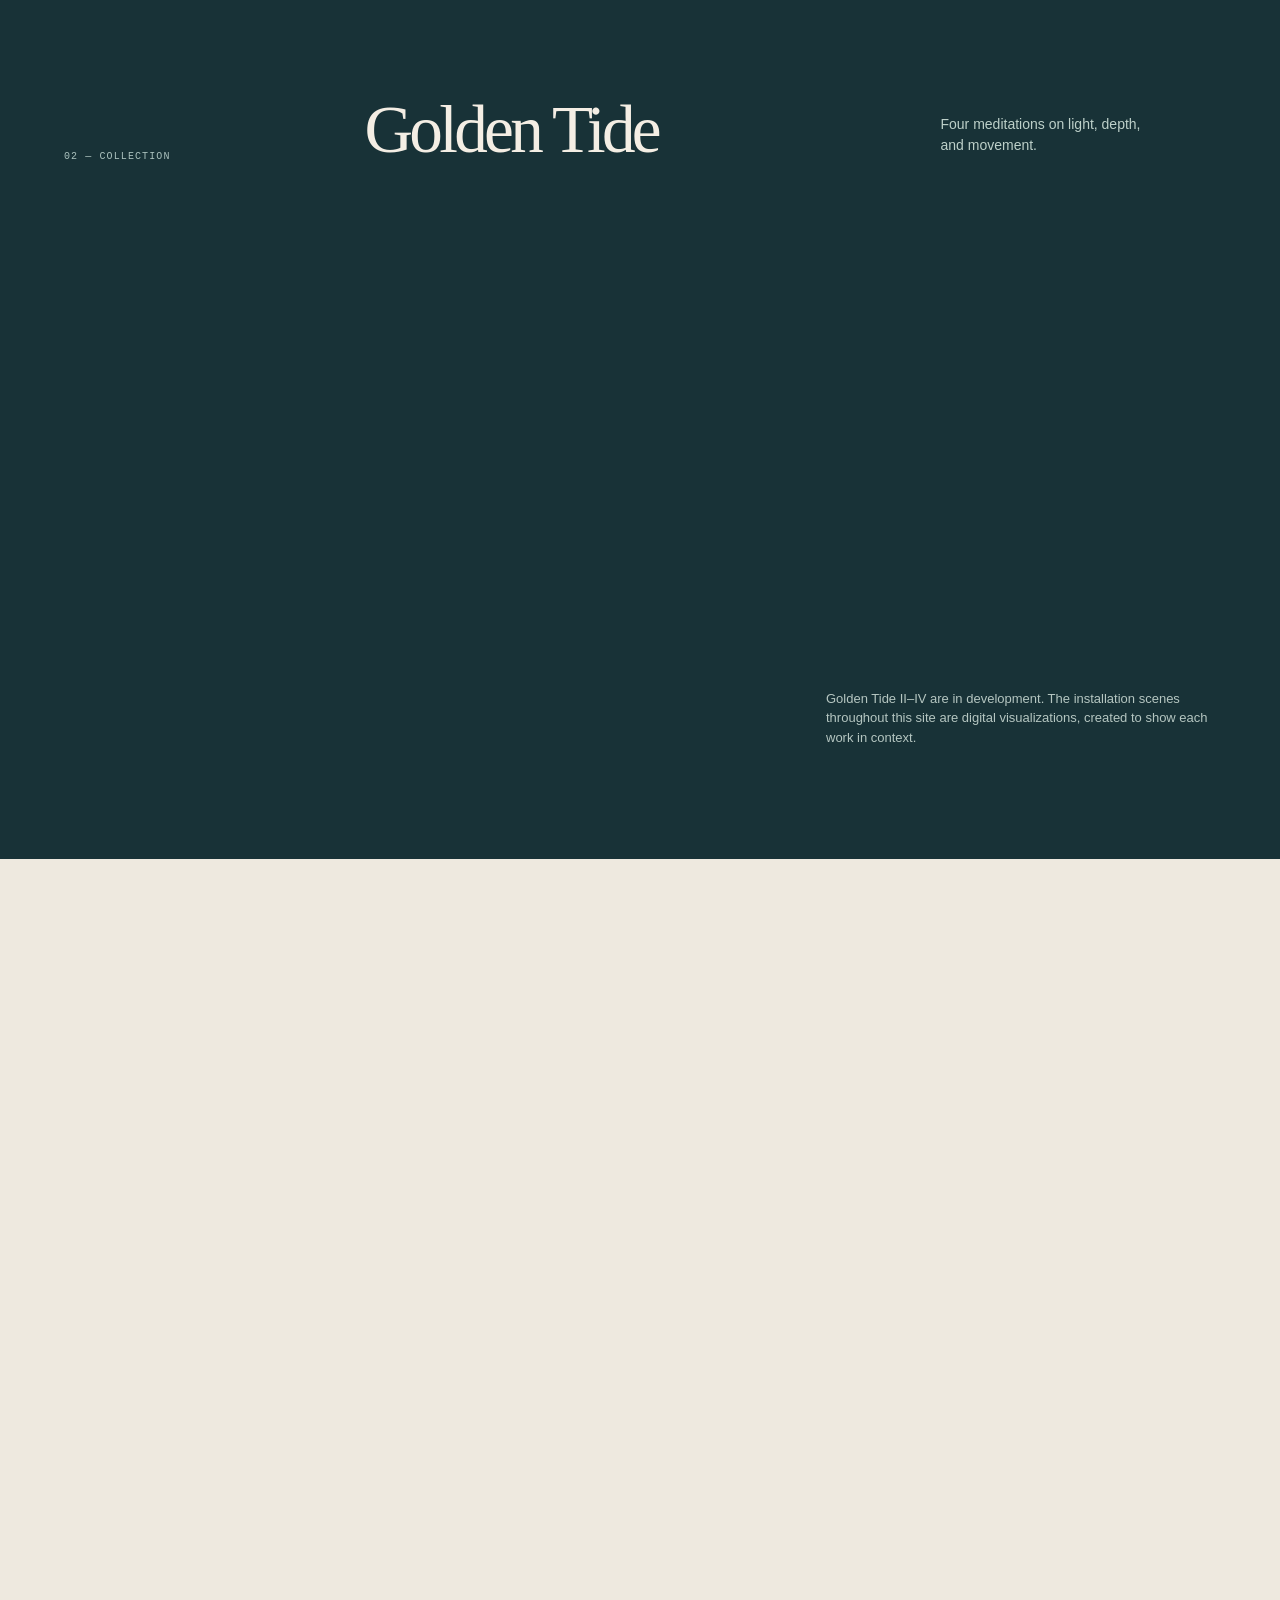
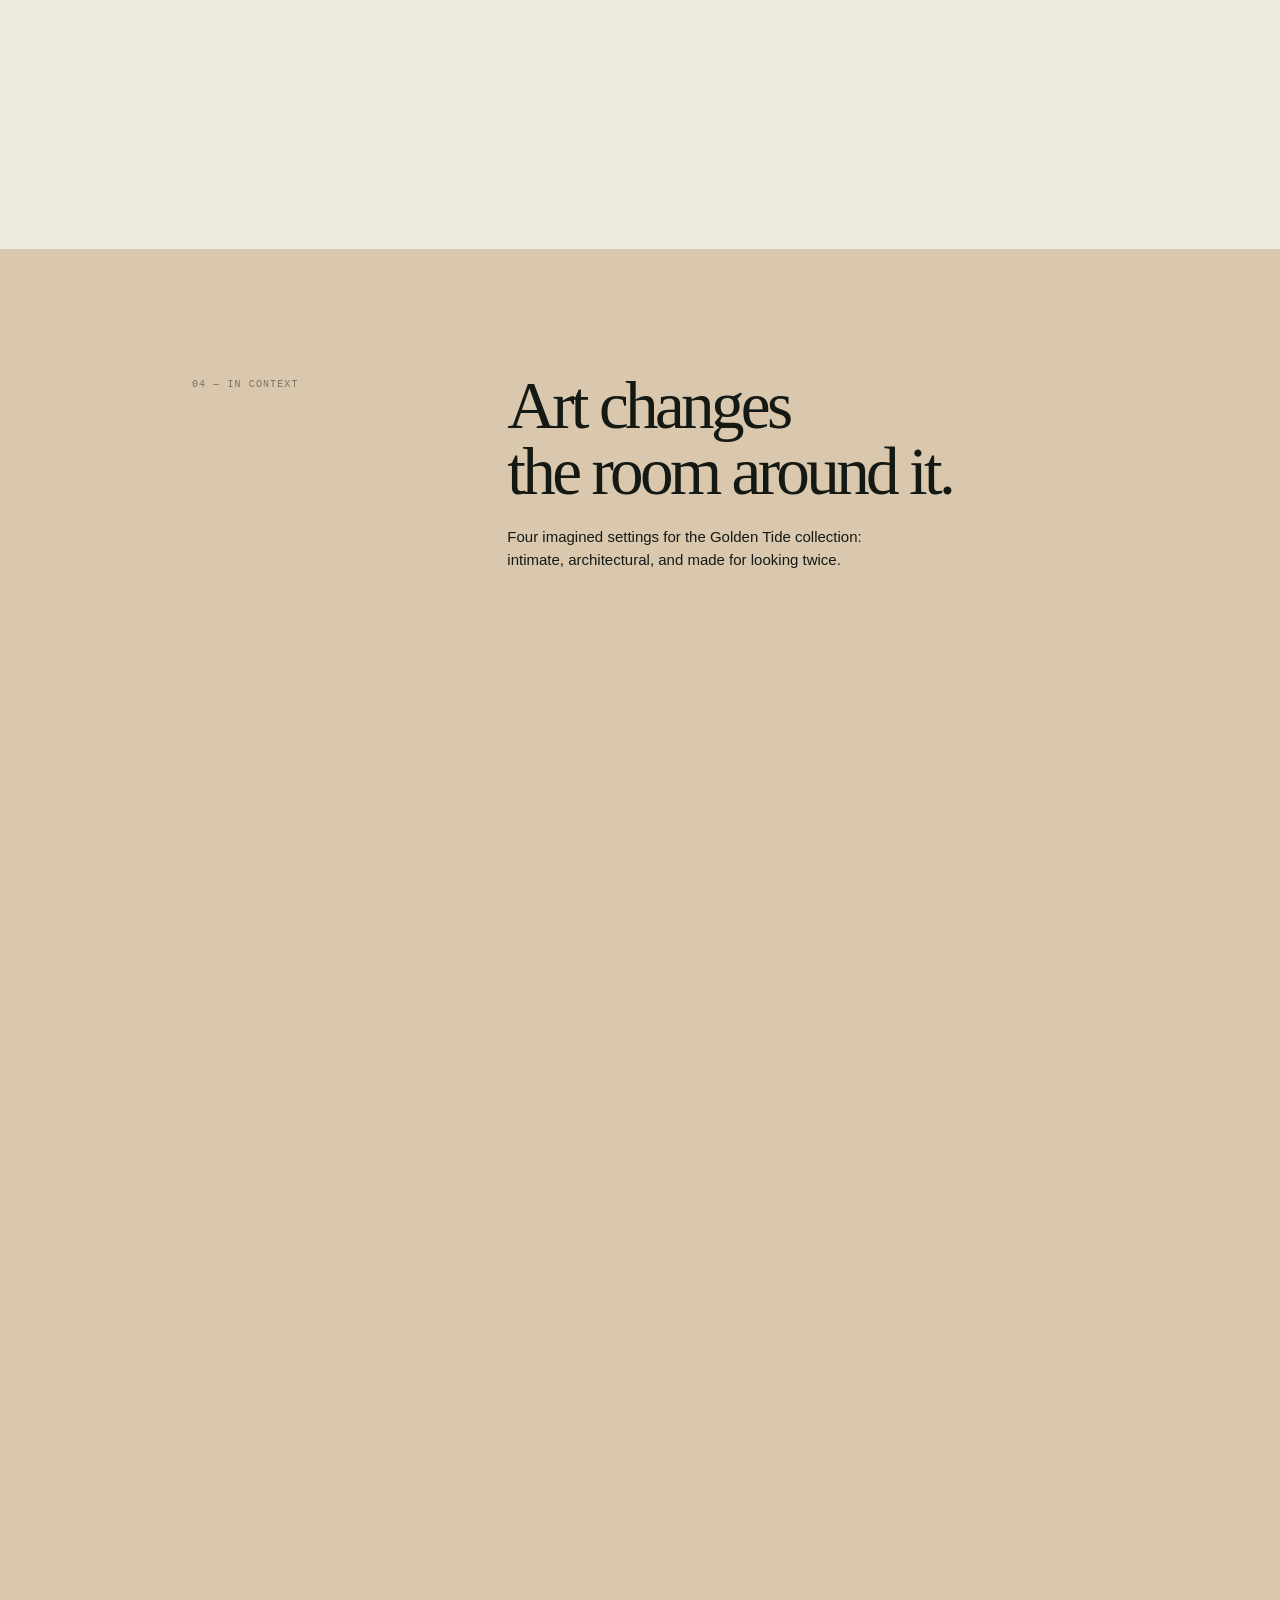
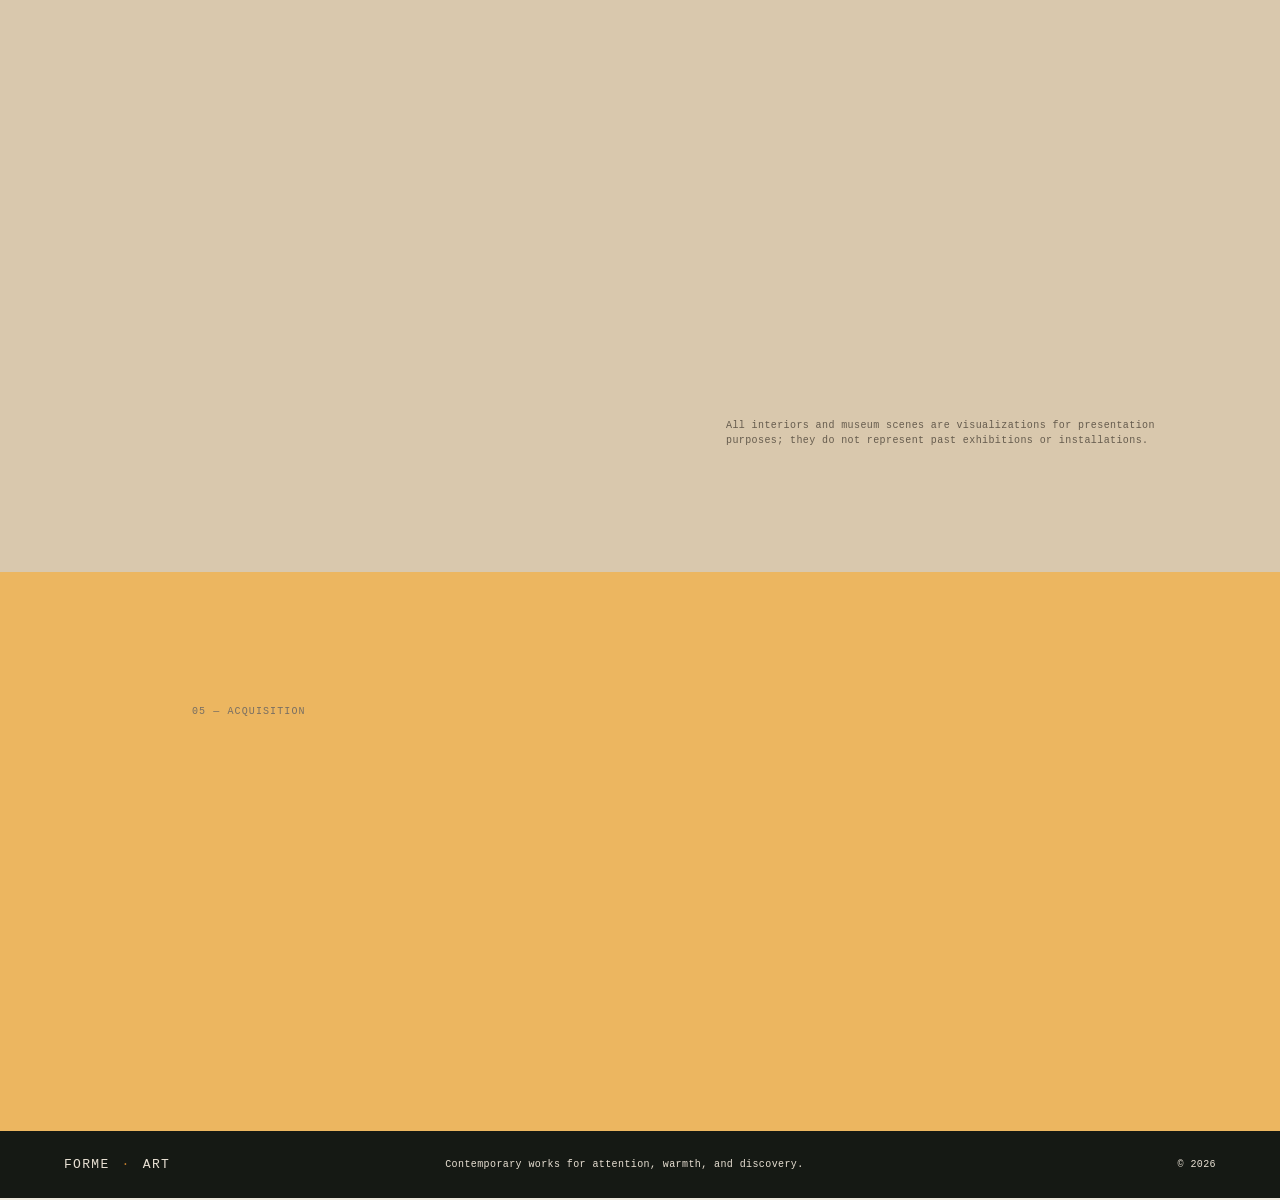
==== commit 1a805a53: "Golden Tide I: telefoonfoto's vervangen door uitgesneden werk en visualisaties - Schilderij strak ui" ====
--- a/index.html
+++ b/index.html
@@ -67,7 +67,7 @@
         <div class="works-grid">
           <article class="work-card available reveal">
             <a href="golden-tide-i.html" class="work-image art-frame">
-              <img src="assets/golden-tide-i.jpg" alt="Golden Tide I — the finished work" loading="lazy" />
+              <img src="assets/golden-tide-i-work.jpg" alt="Golden Tide I — the finished work" loading="lazy" />
               <span class="availability">Available</span>
             </a>
             <div class="work-meta"><h3>Golden Tide I</h3><p>Finished physical work</p></div>
@@ -92,7 +92,7 @@
       </section>
 
       <section id="golden-tide-i" class="feature-work">
-        <div class="feature-image-wrap reveal"><img src="assets/golden-tide-i-detail.jpg" alt="Golden Tide I — detail of the gold and turquoise surface" loading="lazy" /></div>
+        <div class="feature-image-wrap reveal"><img src="assets/golden-tide-i-paris-apartment.jpg" alt="Golden Tide I visualized in a Paris apartment" loading="lazy" /></div>
         <div class="feature-copy reveal">
           <p class="section-label">03 — The work</p>
           <h2>Golden Tide I</h2>
